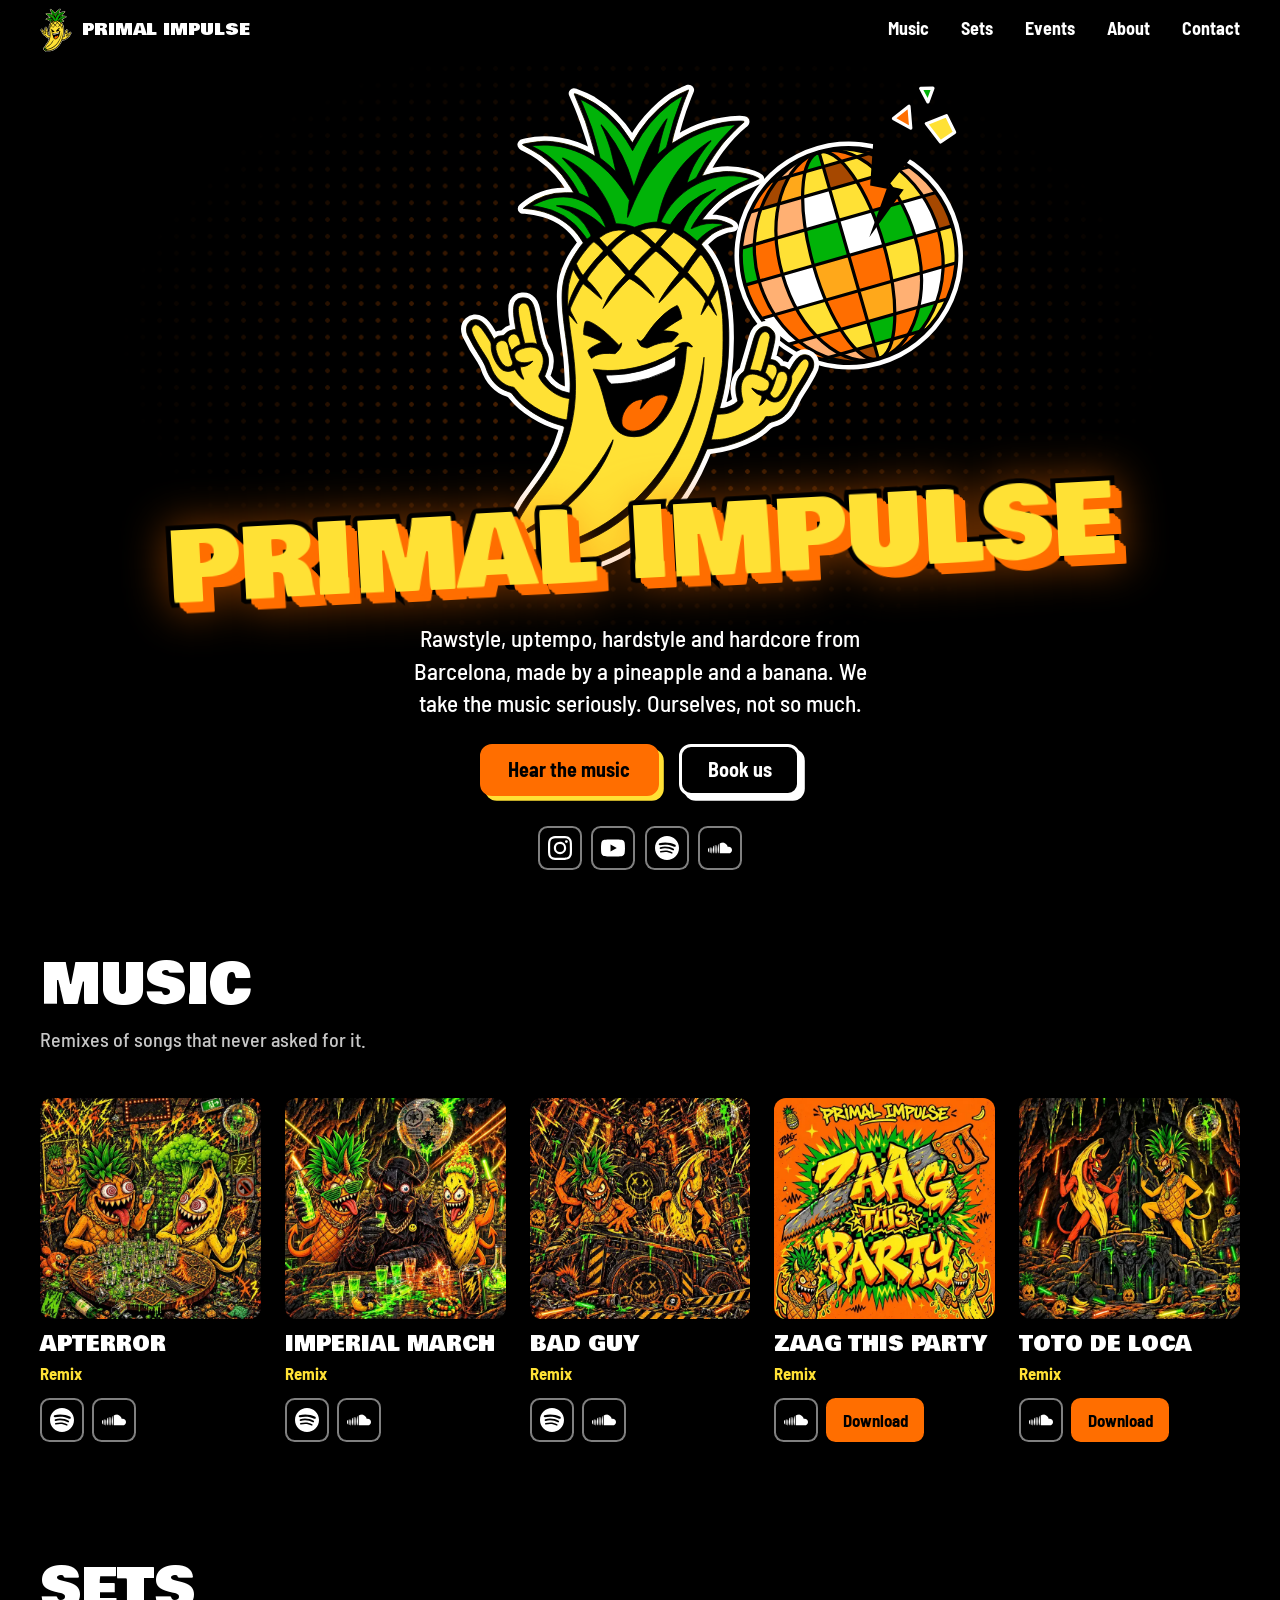
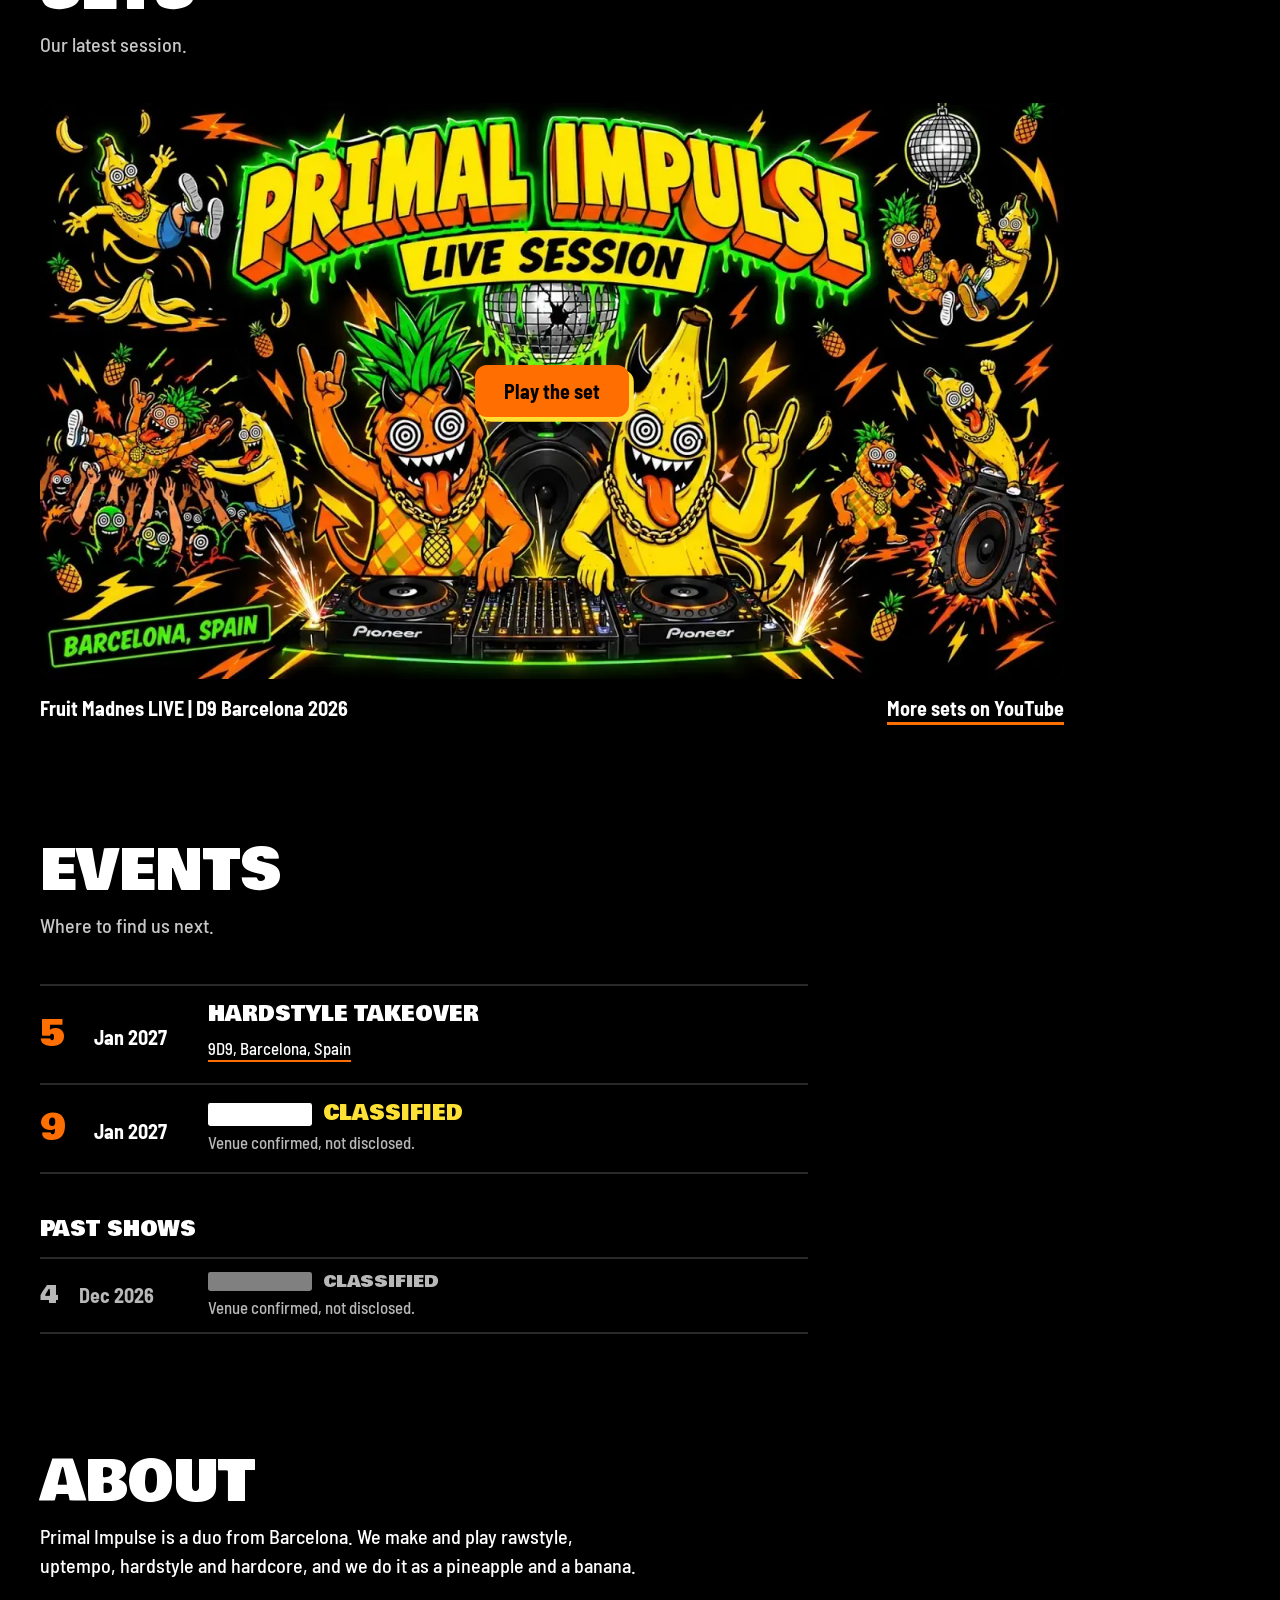
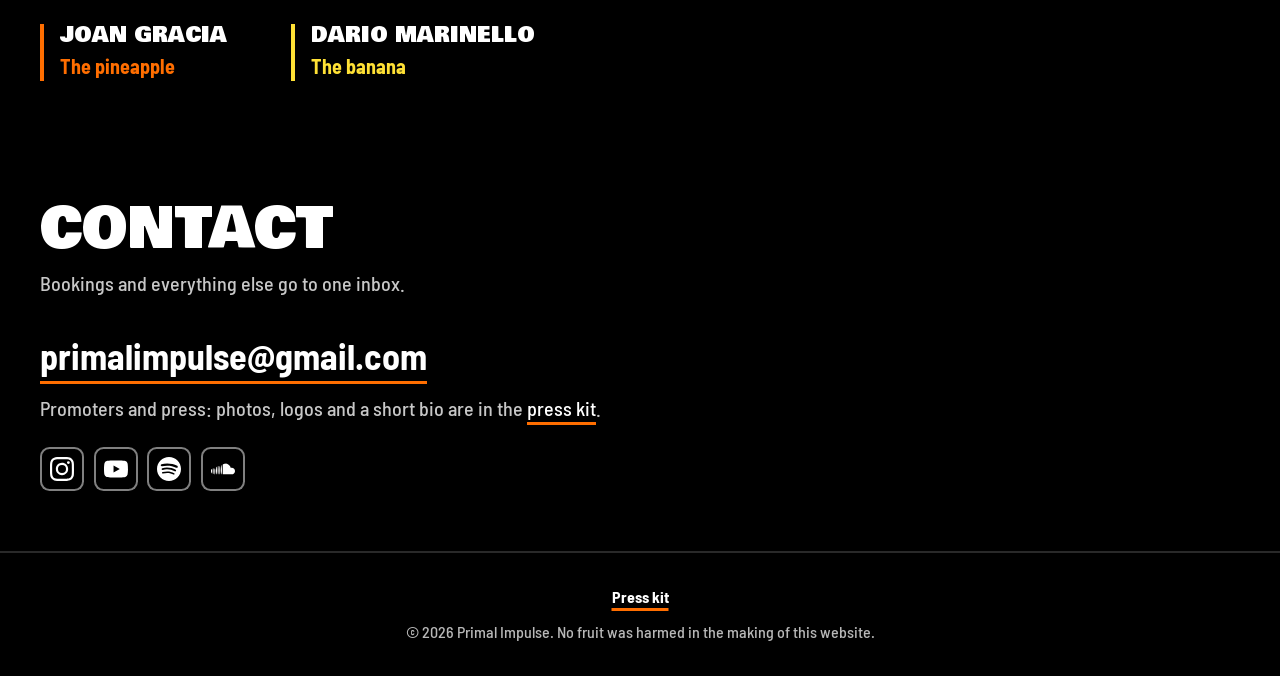
==== index.html @ 59c9dc46 "feat: use logo buttons for social links Co-Authored-By: Claude Fable 5.2 <noreply@anthropic.com>" ====
<!doctype html>
<html lang="en">
<head>
  <meta charset="utf-8">
  <meta name="viewport" content="width=device-width, initial-scale=1, viewport-fit=cover">
  <title>Primal Impulse | Rawstyle, uptempo, hardstyle and hardcore duo from Barcelona</title>
  <meta name="description" content="Primal Impulse is a Barcelona rawstyle, uptempo, hardstyle and hardcore duo fronted by a pineapple and a banana. Music, free downloads, DJ sets, events and bookings.">
  <link rel="canonical" href="https://primalimpulse.github.io/">
  <meta property="og:type" content="website">
  <meta property="og:site_name" content="Primal Impulse">
  <meta property="og:title" content="Primal Impulse">
  <meta property="og:description" content="Rawstyle, uptempo, hardstyle and hardcore from Barcelona, made by a pineapple and a banana.">
  <meta property="og:url" content="https://primalimpulse.github.io/">
  <meta property="og:image" content="https://primalimpulse.github.io/assets/og.jpg">
  <meta property="og:image:width" content="1200">
  <meta property="og:image:height" content="630">
  <meta property="og:image:alt" content="The Primal Impulse logo: the name in yellow lettering with the mascot between the two words">
  <meta name="twitter:card" content="summary_large_image">
  <meta name="theme-color" content="#000000">
  <link rel="icon" href="assets/mascot.svg" type="image/svg+xml">
  <link rel="apple-touch-icon" href="assets/apple-touch-icon.png">
  <link rel="preload" href="assets/fonts/bowlby-one.woff2" as="font" type="font/woff2" crossorigin>
  <link rel="stylesheet" href="css/style.css?v=6">
</head>
<body>

  <!-- Single-colour brand icons, reused by the social links -->
  <svg width="0" height="0" style="position:absolute" aria-hidden="true" focusable="false">
    <symbol id="icon-instagram" viewBox="0 0 24 24"><path d="M7.0301.084c-1.2768.0602-2.1487.264-2.911.5634-.7888.3075-1.4575.72-2.1228 1.3877-.6652.6677-1.075 1.3368-1.3802 2.127-.2954.7638-.4956 1.6365-.552 2.914-.0564 1.2775-.0689 1.6882-.0626 4.947.0062 3.2586.0206 3.6671.0825 4.9473.061 1.2765.264 2.1482.5635 2.9107.308.7889.72 1.4573 1.388 2.1228.6679.6655 1.3365 1.0743 2.1285 1.38.7632.295 1.6361.4961 2.9134.552 1.2773.056 1.6884.069 4.9462.0627 3.2578-.0062 3.668-.0207 4.9478-.0814 1.28-.0607 2.147-.2652 2.9098-.5633.7889-.3086 1.4578-.72 2.1228-1.3881.665-.6682 1.0745-1.3378 1.3795-2.1284.2957-.7632.4966-1.636.552-2.9124.056-1.2809.0692-1.6898.063-4.948-.0063-3.2583-.021-3.6668-.0817-4.9465-.0607-1.2797-.264-2.1487-.5633-2.9117-.3084-.7889-.72-1.4568-1.3876-2.1228C21.2982 1.33 20.628.9208 19.8378.6165 19.074.321 18.2017.1197 16.9244.0645 15.6471.0093 15.236-.005 11.977.0014 8.718.0076 8.31.0215 7.0301.0839m.1402 21.6932c-1.17-.0509-1.8053-.2453-2.2287-.408-.5606-.216-.96-.4771-1.3819-.895-.422-.4178-.6811-.8186-.9-1.378-.1644-.4234-.3624-1.058-.4171-2.228-.0595-1.2645-.072-1.6442-.079-4.848-.007-3.2037.0053-3.583.0607-4.848.05-1.169.2456-1.805.408-2.2282.216-.5613.4762-.96.895-1.3816.4188-.4217.8184-.6814 1.3783-.9003.423-.1651 1.0575-.3614 2.227-.4171 1.2655-.06 1.6447-.072 4.848-.079 3.2033-.007 3.5835.005 4.8495.0608 1.169.0508 1.8053.2445 2.228.408.5608.216.96.4754 1.3816.895.4217.4194.6816.8176.9005 1.3787.1653.4217.3617 1.056.4169 2.2263.0602 1.2655.0739 1.645.0796 4.848.0058 3.203-.0055 3.5834-.061 4.848-.051 1.17-.245 1.8055-.408 2.2294-.216.5604-.4763.96-.8954 1.3814-.419.4215-.8181.6811-1.3783.9-.4224.1649-1.0577.3617-2.2262.4174-1.2656.0595-1.6448.072-4.8493.079-3.2045.007-3.5825-.006-4.848-.0608M16.953 5.5864A1.44 1.44 0 1 0 18.39 4.144a1.44 1.44 0 0 0-1.437 1.4424M5.8385 12.012c.0067 3.4032 2.7706 6.1557 6.173 6.1493 3.4026-.0065 6.157-2.7701 6.1506-6.1733-.0065-3.4032-2.771-6.1565-6.174-6.1498-3.403.0067-6.156 2.771-6.1496 6.1738M8 12.0077a4 4 0 1 1 4.008 3.9921A3.9996 3.9996 0 0 1 8 12.0077"/></symbol>
    <symbol id="icon-youtube" viewBox="0 0 24 24"><path d="M23.498 6.186a3.016 3.016 0 0 0-2.122-2.136C19.505 3.545 12 3.545 12 3.545s-7.505 0-9.377.505A3.017 3.017 0 0 0 .502 6.186C0 8.07 0 12 0 12s0 3.93.502 5.814a3.016 3.016 0 0 0 2.122 2.136c1.871.505 9.376.505 9.376.505s7.505 0 9.377-.505a3.015 3.015 0 0 0 2.122-2.136C24 15.93 24 12 24 12s0-3.93-.502-5.814zM9.545 15.568V8.432L15.818 12l-6.273 3.568z"/></symbol>
    <symbol id="icon-spotify" viewBox="0 0 24 24"><path d="M12 0C5.4 0 0 5.4 0 12s5.4 12 12 12 12-5.4 12-12S18.66 0 12 0zm5.521 17.34c-.24.359-.66.48-1.021.24-2.82-1.74-6.36-2.101-10.561-1.141-.418.122-.779-.179-.899-.539-.12-.421.18-.78.54-.9 4.56-1.021 8.52-.6 11.64 1.32.42.18.479.659.301 1.02zm1.44-3.3c-.301.42-.841.6-1.262.3-3.239-1.98-8.159-2.58-11.939-1.38-.479.12-1.02-.12-1.14-.6-.12-.48.12-1.021.6-1.141C9.6 9.9 15 10.561 18.72 12.84c.361.181.54.78.241 1.2zm.12-3.36C15.24 8.4 8.82 8.16 5.16 9.301c-.6.179-1.2-.181-1.38-.721-.18-.601.18-1.2.72-1.381 4.26-1.26 11.28-1.02 15.721 1.621.539.3.719 1.02.419 1.56-.299.421-1.02.599-1.559.3z"/></symbol>
    <symbol id="icon-soundcloud" viewBox="0 0 24 24"><path d="M23.999 14.165c-.052 1.796-1.612 3.169-3.4 3.169h-8.18a.68.68 0 0 1-.675-.683V7.862a.747.747 0 0 1 .452-.724s.75-.513 2.333-.513a5.364 5.364 0 0 1 2.763.755 5.433 5.433 0 0 1 2.57 3.54c.282-.08.574-.121.868-.12.884 0 1.73.358 2.347.992s.948 1.49.922 2.373ZM10.721 8.421c.247 2.98.427 5.697 0 8.672a.264.264 0 0 1-.53 0c-.395-2.946-.22-5.718 0-8.672a.264.264 0 0 1 .53 0ZM9.072 9.448c.285 2.659.37 4.986-.006 7.655a.277.277 0 0 1-.55 0c-.331-2.63-.256-5.02 0-7.655a.277.277 0 0 1 .556 0Zm-1.663-.257c.27 2.726.39 5.171 0 7.904a.266.266 0 0 1-.532 0c-.38-2.69-.257-5.21 0-7.904a.266.266 0 0 1 .532 0Zm-1.647.77a26.108 26.108 0 0 1-.008 7.147.272.272 0 0 1-.542 0 27.955 27.955 0 0 1 0-7.147.275.275 0 0 1 .55 0Zm-1.67 1.769c.421 1.865.228 3.5-.029 5.388a.257.257 0 0 1-.514 0c-.21-1.858-.398-3.549 0-5.389a.272.272 0 0 1 .543 0Zm-1.655-.273c.388 1.897.26 3.508-.01 5.412-.026.28-.514.283-.54 0-.244-1.878-.347-3.54-.01-5.412a.283.283 0 0 1 .56 0Zm-1.668.911c.4 1.268.257 2.292-.026 3.572a.257.257 0 0 1-.514 0c-.241-1.262-.354-2.312-.023-3.572a.283.283 0 0 1 .563 0Z"/></symbol>
  </svg>

  <header class="nav">
    <a class="nav__brand" href="#top" aria-label="Primal Impulse, back to top">
      <img src="assets/mascot.svg" alt="" width="713" height="972">
      <span>Primal Impulse</span>
    </a>
    <nav class="nav__links" aria-label="Sections">
      <a href="#music">Music</a>
      <a href="#sets">Sets</a>
      <a href="#events">Events</a>
      <a href="#about">About</a>
      <a href="#contact">Contact</a>
    </nav>
  </header>

  <main id="top">

    <section class="hero" aria-labelledby="hero-title">
      <div class="hero__scene">
        <img class="hero__ball" src="assets/discoball.svg" alt="" width="540" height="580">
        <div class="hero__mascot">
          <img src="assets/mascot.svg" width="713" height="972" fetchpriority="high"
               alt="The Primal Impulse mascot: a laughing banana with a pineapple crown, throwing rock horns with both hands">
        </div>
      </div>

      <h1 class="hero__title" id="hero-title"><span>Primal</span> <span>Impulse</span></h1>

      <p class="hero__lede">
        Rawstyle, uptempo, hardstyle and hardcore from Barcelona, made by a pineapple and a banana.
        We take the music seriously. Ourselves, not so much.
      </p>

      <div class="hero__actions">
        <a class="btn btn--primary" href="#music">Hear the music</a>
        <a class="btn" href="#contact">Book us</a>
      </div>

      <ul class="hero__social" aria-label="Primal Impulse elsewhere">
        <li><a class="btn btn--small btn--icon" href="https://www.instagram.com/primalimpulsedj" target="_blank" rel="noopener" title="Instagram" aria-label="Primal Impulse on Instagram"><svg aria-hidden="true" focusable="false"><use href="#icon-instagram"/></svg></a></li>
        <li><a class="btn btn--small btn--icon" href="https://www.youtube.com/@PRIMALIMPULSEDJ" target="_blank" rel="noopener" title="YouTube" aria-label="Primal Impulse on YouTube"><svg aria-hidden="true" focusable="false"><use href="#icon-youtube"/></svg></a></li>
        <li><a class="btn btn--small btn--icon" href="https://open.spotify.com/artist/1FzUGT1ucBo6iSFacifSu4" target="_blank" rel="noopener" title="Spotify" aria-label="Primal Impulse on Spotify"><svg aria-hidden="true" focusable="false"><use href="#icon-spotify"/></svg></a></li>
        <li><a class="btn btn--small btn--icon" href="https://soundcloud.com/primalimpulsedj" target="_blank" rel="noopener" title="SoundCloud" aria-label="Primal Impulse on SoundCloud"><svg aria-hidden="true" focusable="false"><use href="#icon-soundcloud"/></svg></a></li>
      </ul>
    </section>

    <section class="section" id="music" aria-labelledby="music-title">
      <h2 class="section__title" id="music-title">Music</h2>
      <p class="section__intro">Remixes of songs that never asked for it.</p>
      <ul class="tracks" id="track-list"></ul>
      <noscript>
        <p class="section__intro">
          The track list needs JavaScript. Everything is also on
          <a href="https://soundcloud.com/primalimpulsedj">SoundCloud</a> and
          <a href="https://open.spotify.com/artist/1FzUGT1ucBo6iSFacifSu4">Spotify</a>.
        </p>
      </noscript>
    </section>

    <section class="section" id="sets" aria-labelledby="sets-title">
      <h2 class="section__title" id="sets-title">Sets</h2>
      <p class="section__intro">Our latest session.</p>
      <div class="set" id="set-player"></div>
      <p class="set__caption">
        <span id="set-title"></span>
        <a href="https://www.youtube.com/@PRIMALIMPULSEDJ" target="_blank" rel="noopener">More sets on YouTube</a>
      </p>
      <noscript>
        <p class="section__intro">
          The player needs JavaScript. Watch the sets on
          <a href="https://www.youtube.com/@PRIMALIMPULSEDJ">YouTube</a>.
        </p>
      </noscript>
    </section>

    <section class="section" id="events" aria-labelledby="events-title">
      <h2 class="section__title" id="events-title">Events</h2>
      <p class="section__intro">Where to find us next.</p>
      <ol class="events" id="events-upcoming"></ol>
      <p class="events__empty" id="events-empty" hidden>
        Nothing on the calendar right now. You could fix that: <a href="#contact">book us</a>.
      </p>
      <div id="events-past-wrap" hidden>
        <h3 class="events__past-title">Past shows</h3>
        <ol class="events events--past" id="events-past"></ol>
      </div>
      <noscript>
        <p class="section__intro">
          The show list needs JavaScript. Dates are also announced on
          <a href="https://www.instagram.com/primalimpulsedj">Instagram</a>.
        </p>
      </noscript>
    </section>

    <section class="section" id="about" aria-labelledby="about-title">
      <h2 class="section__title" id="about-title">About</h2>
      <p class="section__intro about__text">
        Primal Impulse is a duo from Barcelona. We make and play rawstyle, uptempo, hardstyle and hardcore,
        and we do it as a pineapple and a banana.
      </p>
      <ul class="members">
        <li class="member member--pineapple">
          <span class="member__name">Joan Gracia</span>
          <span class="member__role">The pineapple</span>
        </li>
        <li class="member member--banana">
          <span class="member__name">Dario Marinello</span>
          <span class="member__role">The banana</span>
        </li>
      </ul>
    </section>

    <section class="section" id="contact" aria-labelledby="contact-title">
      <h2 class="section__title" id="contact-title">Contact</h2>
      <p class="section__intro">Bookings and everything else go to one inbox.</p>
      <p class="contact__email"><a href="mailto:primalimpulse@gmail.com">primalimpulse@gmail.com</a></p>
      <p class="section__intro">Promoters and press: photos, logos and a short bio are in the <a href="press.html">press kit</a>.</p>
      <ul class="contact__social" aria-label="Primal Impulse elsewhere">
        <li><a class="btn btn--small btn--icon" href="https://www.instagram.com/primalimpulsedj" target="_blank" rel="noopener" title="Instagram" aria-label="Primal Impulse on Instagram"><svg aria-hidden="true" focusable="false"><use href="#icon-instagram"/></svg></a></li>
        <li><a class="btn btn--small btn--icon" href="https://www.youtube.com/@PRIMALIMPULSEDJ" target="_blank" rel="noopener" title="YouTube" aria-label="Primal Impulse on YouTube"><svg aria-hidden="true" focusable="false"><use href="#icon-youtube"/></svg></a></li>
        <li><a class="btn btn--small btn--icon" href="https://open.spotify.com/artist/1FzUGT1ucBo6iSFacifSu4" target="_blank" rel="noopener" title="Spotify" aria-label="Primal Impulse on Spotify"><svg aria-hidden="true" focusable="false"><use href="#icon-spotify"/></svg></a></li>
        <li><a class="btn btn--small btn--icon" href="https://soundcloud.com/primalimpulsedj" target="_blank" rel="noopener" title="SoundCloud" aria-label="Primal Impulse on SoundCloud"><svg aria-hidden="true" focusable="false"><use href="#icon-soundcloud"/></svg></a></li>
      </ul>
    </section>

  </main>

  <footer class="footer">
    <p><a href="press.html">Press kit</a></p>
    <p>© 2026 Primal Impulse. No fruit was harmed in the making of this website.</p>
  </footer>

  <script src="js/data.js?v=6"></script>
  <script src="js/main.js?v=6"></script>
  <script data-goatcounter="https://primal-impulse.goatcounter.com/count" async src="https://gc.zgo.at/count.js"></script>

</body>
</html>
---- css/style.css ----
/* Primal Impulse
   Palette is fixed: these five colours only. Tints are made with alpha, never new hues. */

@font-face {
  font-family: "Bowlby One";
  src: url("../assets/fonts/bowlby-one.woff2") format("woff2");
  font-weight: 400;
  font-display: swap;
}
@font-face {
  font-family: "Barlow Semi Condensed";
  src: url("../assets/fonts/barlow-semi-condensed-500.woff2") format("woff2");
  font-weight: 500;
  font-display: swap;
}
@font-face {
  font-family: "Barlow Semi Condensed";
  src: url("../assets/fonts/barlow-semi-condensed-700.woff2") format("woff2");
  font-weight: 700;
  font-display: swap;
}

/* ---------- Tokens ---------- */

:root {
  --black: #000000;
  --white: #ffffff;
  --orange: #ff6e00;
  --green: #01b308;
  --yellow: #ffe135;

  --font-display: "Bowlby One", "Arial Black", Impact, sans-serif;
  --font-text: "Barlow Semi Condensed", "Arial Narrow", system-ui, sans-serif;

  --beat: 0.4s;                         /* one beat at 150 BPM */
  --gutter: clamp(1rem, 4vw, 2.5rem);
  --nav-h: 3.75rem;
  --safe-top: env(safe-area-inset-top, 0px);

  color-scheme: dark;
  box-sizing: border-box;
  padding-top: var(--safe-top);
  padding-bottom: env(safe-area-inset-bottom, 0px);
}

*, *::before, *::after { box-sizing: inherit; }

html {
  scroll-behavior: smooth;
  scroll-padding-top: calc(var(--nav-h) + var(--safe-top));
  -webkit-text-size-adjust: 100%;
}

body {
  margin: 0;
  background: var(--black);
  color: var(--white);
  font: 500 1.25rem/1.45 var(--font-text);
}

/* Keeps content from showing under a phone's status bar while scrolling */
body::before {
  content: "";
  position: fixed;
  inset: 0 0 auto;
  height: var(--safe-top);
  background: var(--black);
  z-index: 10;
}

img { display: block; max-width: 100%; }

:focus-visible {
  outline: 3px solid var(--yellow);
  outline-offset: 3px;
  border-radius: 0.25rem;
}

/* ---------- Nav ---------- */

.nav {
  position: sticky;
  top: var(--safe-top);
  z-index: 10;
  display: flex;
  align-items: center;
  justify-content: space-between;
  gap: 1rem;
  height: var(--nav-h);
  padding: 0 var(--gutter);
  background: var(--black);
}

.nav__brand {
  display: flex;
  align-items: center;
  gap: 0.6rem;
  flex: none;
  color: var(--white);
  font: 400 1.05rem/1 var(--font-display);
  text-transform: uppercase;
  text-decoration: none;
}
.nav__brand img { height: 2.75rem; width: auto; }

.nav__links {
  display: flex;
  gap: clamp(0.9rem, 3vw, 2rem);
  overflow-x: auto;
  scrollbar-width: none;
}
.nav__links a {
  padding: 0.35rem 0;
  border-bottom: 3px solid transparent;
  color: var(--white);
  font-size: 1.125rem;
  font-weight: 700;
  text-decoration: none;
  white-space: nowrap;
}
.nav__links a:hover { border-bottom-color: var(--orange); }

@media (max-width: 40rem) {
  .nav__brand span { display: none; }
}

/* ---------- Hero ---------- */

.hero {
  --mascot-h: clamp(15rem, 44svh, 37rem);
  position: relative;
  display: flex;
  flex-direction: column;
  align-items: center;
  justify-content: center;
  padding: clamp(0.5rem, 2svh, 1.5rem) var(--gutter) clamp(1rem, 3svh, 2rem);
  text-align: center;
  overflow: clip;
}

/* Comic halftone, fading out around the mascot */
.hero::before {
  content: "";
  position: absolute;
  inset: 0;
  pointer-events: none;
  background: radial-gradient(circle, rgb(255 110 0 / 0.36) 0 0.13rem, transparent 0.15rem) 0 0 / 1.05rem 1.05rem;
  -webkit-mask-image: radial-gradient(ellipse 52% 48% at 50% 34%, #000 8%, transparent 78%);
          mask-image: radial-gradient(ellipse 52% 48% at 50% 34%, #000 8%, transparent 78%);
}

.hero > * { position: relative; z-index: 1; }

.hero__scene {
  height: var(--mascot-h);
  aspect-ratio: 5 / 4;
  max-width: 100%;
}

.hero__ball {
  position: absolute;
  top: 0;
  right: -8%;
  height: 62%;
  width: auto;
  max-width: none;
  transition: transform var(--beat) cubic-bezier(0.2, 1.4, 0.4, 1);
}

.hero__mascot {
  position: relative;
  display: grid;
  place-items: center;
  height: 100%;
}
.hero__mascot img {
  height: var(--mascot-h);
  width: auto;
  transform-origin: 50% 100%;
}

/* The title sits in front of the mascot, who rises from behind it */
.hero .hero__title {
  z-index: 2;
  margin: calc(var(--mascot-h) * -0.16) 0 0;
  font: 400 clamp(3.2rem, 7.6vw, 7rem)/0.92 var(--font-display);
  text-transform: uppercase;
  color: var(--yellow);
  -webkit-text-stroke: 0.1em var(--black);
  paint-order: stroke fill;
  text-shadow:
    0.05em 0.05em 0 var(--orange),
    0.065em 0.065em 0 var(--orange),
    0.08em 0.08em 0 var(--orange),
    0.095em 0.095em 0 var(--orange),
    0.11em 0.11em 0 var(--orange);
  filter: drop-shadow(0 0 0.22em rgb(255 110 0 / 0.45));
  transform: rotate(-3deg);
}

@media (max-width: 40rem) {
  .hero .hero__title { font-size: 17vw; }
  .hero__title span { display: block; }
}
@media (min-width: 48rem) {
  .hero { --mascot-h: clamp(17rem, 56svh, 38rem); }
}

.hero__lede {
  max-width: 38rem;
  margin: clamp(1.25rem, 3.5svh, 2.25rem) 0 0;
  font-size: clamp(1.2rem, 1rem + 0.7vw, 1.45rem);
  line-height: 1.4;
  text-wrap: balance;
}

.hero__actions {
  display: flex;
  flex-wrap: wrap;
  justify-content: center;
  gap: 1rem 1.25rem;
  margin-top: 1.5rem;
}

.hero__social,
.contact__social {
  display: flex;
  flex-wrap: wrap;
  justify-content: center;
  gap: 0.6rem;
  margin: 1.9rem 0 0;
  padding: 0;
  list-style: none;
  font-size: 1.125rem;
  font-weight: 700;
}
.hero__social a,
.contact__social a { color: var(--white); text-decoration: none; }
.contact__email a {
  color: var(--white);
  text-decoration: underline 3px var(--orange);
  text-underline-offset: 0.3em;
}
.hero__social a:hover,
.contact__social a:hover,
.contact__email a:hover { color: var(--yellow); }

/* ---------- Buttons ---------- */

.btn {
  display: inline-flex;
  align-items: center;
  justify-content: center;
  min-height: 3.25rem;
  padding: 0 1.6rem;
  border: 3px solid var(--white);
  border-radius: 0.75rem;
  background: var(--black);
  color: var(--white);
  font-size: 1.25rem;
  font-weight: 700;
  text-decoration: none;
  box-shadow: 0.3rem 0.3rem 0 var(--white);
  transition: transform 0.08s, box-shadow 0.08s;
}
.btn--primary {
  border-color: var(--orange);
  background: var(--orange);
  color: var(--black);
  box-shadow: 0.3rem 0.3rem 0 var(--yellow);
}
.btn:hover { transform: translate(-0.1rem, -0.1rem); box-shadow: 0.4rem 0.4rem 0 var(--white); }
.btn--primary:hover { box-shadow: 0.4rem 0.4rem 0 var(--yellow); }
.btn:active { transform: translate(0.3rem, 0.3rem); box-shadow: 0 0 0 var(--white); }
.btn--primary:active { box-shadow: 0 0 0 var(--yellow); }

.btn--small {
  min-height: 2.75rem;
  padding: 0 0.9rem;
  border-width: 2px;
  border-color: rgb(255 255 255 / 0.5);
  border-radius: 0.6rem;
  font-size: 1.05rem;
  box-shadow: none;
}
.btn--small:hover { transform: none; border-color: var(--orange); box-shadow: none; }
.btn--small:active { transform: none; box-shadow: none; }
.btn--small.btn--primary { border-color: var(--orange); }
.btn--icon { width: 2.75rem; padding: 0; }
.btn--icon svg { width: 1.5rem; height: 1.5rem; fill: currentColor; }
.btn--small.btn--primary:hover { border-color: var(--yellow); background: var(--yellow); }

/* ---------- Sections ---------- */

.section {
  max-width: 82rem;
  margin: 0 auto;
  padding: clamp(2rem, 5vw, 3.75rem) var(--gutter);
}
.section__title {
  margin: 0;
  font: 400 clamp(2.2rem, 1.6rem + 2.6vw, 3.5rem)/1 var(--font-display);
  text-transform: uppercase;
}
.section__title--small { font-size: clamp(1.7rem, 1.4rem + 1.4vw, 2.4rem); }
.section__intro {
  max-width: 38rem;
  margin: 0.75rem 0 0;
  color: rgb(255 255 255 / 0.78);
}
.section__intro a,
.set__caption a,
.events__empty a,
.facts a,
.footer a {
  color: var(--white);
  text-decoration: underline 3px var(--orange);
  text-underline-offset: 0.3em;
}

/* ---------- Music ---------- */

.tracks {
  display: grid;
  grid-template-columns: repeat(auto-fill, minmax(13rem, 1fr));
  gap: 2.25rem 1.5rem;
  margin: clamp(1.75rem, 4vw, 2.75rem) 0 0;
  padding: 0;
  list-style: none;
}

.track { min-width: 0; }

.track__cover {
  width: 100%;
  height: auto;
  aspect-ratio: 1;
  object-fit: cover;
  border-radius: 0.75rem;
  background: rgb(255 255 255 / 0.08);
}

.track__title {
  margin: 0.9rem 0 0;
  font: 400 1.3rem/1.1 var(--font-display);
  text-transform: uppercase;
  overflow-wrap: anywhere;
}

.track__tag {
  margin: 0.3rem 0 0;
  color: var(--yellow);
  font-size: 1.05rem;
  font-weight: 700;
}

.track__links {
  display: flex;
  flex-wrap: wrap;
  gap: 0.5rem;
  margin-top: 0.8rem;
}

/* Phones: one track per row, cover on the left */
@media (max-width: 40rem) {
  .tracks { grid-template-columns: 1fr; gap: 1.5rem; }
  .track {
    display: grid;
    grid-template-columns: 7rem 1fr;
    gap: 1rem;
    align-items: start;
  }
  .track__title { margin-top: 0; }
}

/* ---------- Sets ---------- */

.set {
  max-width: 64rem;
  aspect-ratio: 16 / 9;
  margin-top: clamp(1.75rem, 4vw, 2.75rem);
  border-radius: 0.75rem;
  position: relative;
  background: rgb(255 255 255 / 0.08);
  overflow: hidden;
}
.set iframe { position: absolute; inset: 0; width: 100%; height: 100%; border: 0; }

.set__poster {
  position: absolute;
  inset: 0;
  display: grid;
  place-items: center;
  text-decoration: none;
}
.set__poster img {
  position: absolute;
  inset: 0;
  width: 100%;
  height: 100%;
  object-fit: cover;
}
.set__poster .btn { position: relative; }
.set__poster:hover .btn { transform: translate(-0.1rem, -0.1rem); box-shadow: 0.4rem 0.4rem 0 var(--yellow); }
.set__poster:focus-visible { outline-offset: -6px; border-radius: 0.75rem; }

.set__caption {
  display: flex;
  flex-wrap: wrap;
  justify-content: space-between;
  gap: 0.5rem 1.5rem;
  max-width: 64rem;
  margin: 0.9rem 0 0;
  font-weight: 700;
}

/* ---------- Events ---------- */

.events {
  max-width: 48rem;
  margin: clamp(1.75rem, 4vw, 2.75rem) 0 0;
  padding: 0;
  list-style: none;
  border-bottom: 2px solid rgb(255 255 255 / 0.16);
}

.event {
  display: grid;
  grid-template-columns: 9.5rem 1fr;
  gap: 1rem;
  align-items: center;
  padding: 1.1rem 0;
  border-top: 2px solid rgb(255 255 255 / 0.16);
}

.event__date { display: flex; align-items: baseline; gap: 0.5rem; }
.event__day {
  min-width: 1.3em;
  color: var(--orange);
  font: 400 2.2rem/1 var(--font-display);
}
.event__month { font-weight: 700; white-space: nowrap; }

.event__name {
  margin: 0;
  font: 400 1.3rem/1.15 var(--font-display);
  text-transform: uppercase;
  overflow-wrap: anywhere;
}
.event__name--secret { display: flex; flex-wrap: wrap; align-items: center; gap: 0.4rem 0.7rem; color: var(--yellow); }
.event__redacted {
  width: 6.5rem;
  height: 1.1em;
  border-radius: 0.15rem;
  background: var(--white);
}
.event__note { margin: 0.25rem 0 0; color: rgb(255 255 255 / 0.72); font-size: 1.05rem; }
.event__note a {
  display: inline-block;
  padding: 0.3rem 0;
  color: var(--white);
  text-decoration: underline 2px var(--orange);
  text-underline-offset: 0.3em;
}
.event__note a:hover { color: var(--yellow); }

.events__empty { max-width: 38rem; margin: clamp(1.75rem, 4vw, 2.75rem) 0 0; }

.events__past-title {
  margin: 2.75rem 0 0;
  font: 400 1.3rem/1.1 var(--font-display);
  text-transform: uppercase;
}
.events--past { margin-top: 1rem; }
.events--past .event { padding: 0.8rem 0; }
.events--past .event__day { color: rgb(255 255 255 / 0.72); font-size: 1.5rem; }
.events--past .event__month,
.events--past .event__name { color: rgb(255 255 255 / 0.72); }
.events--past .event__name { font-size: 1.05rem; }
.events--past .event__redacted { background: rgb(255 255 255 / 0.5); }

@media (max-width: 40rem) {
  .event { grid-template-columns: 4.75rem 1fr; }
  .event__date { flex-direction: column; gap: 0.15rem; }
  .event__month { font-size: 1rem; }
}

/* ---------- About ---------- */

.about__text { color: var(--white); }

.members {
  display: flex;
  flex-wrap: wrap;
  gap: 1.5rem clamp(2rem, 6vw, 4rem);
  margin: clamp(1.75rem, 4vw, 2.75rem) 0 0;
  padding: 0;
  list-style: none;
}
.member { padding-left: 1rem; border-left: 4px solid var(--orange); }
.member--banana { border-left-color: var(--yellow); }
.member__name {
  display: block;
  font: 400 1.3rem/1.15 var(--font-display);
  text-transform: uppercase;
}
.member__role { display: block; margin-top: 0.25rem; color: var(--orange); font-weight: 700; }
.member--banana .member__role { color: var(--yellow); }

/* ---------- Contact ---------- */

.contact__email {
  margin: clamp(1.5rem, 3vw, 2rem) 0 0;
  font-size: clamp(1.35rem, 1rem + 2vw, 2.25rem);
  font-weight: 700;
  overflow-wrap: anywhere;
}
.contact__social { justify-content: flex-start; margin-top: 1.5rem; }

/* ---------- Press kit ---------- */

.facts {
  max-width: 48rem;
  margin: clamp(1.5rem, 3vw, 2rem) 0 0;
  border-bottom: 2px solid rgb(255 255 255 / 0.16);
}
.facts div {
  display: grid;
  grid-template-columns: 7rem 1fr;
  gap: 1rem;
  padding: 0.7rem 0;
  border-top: 2px solid rgb(255 255 255 / 0.16);
}
.facts dt { color: var(--yellow); font-weight: 700; }
.facts dd { margin: 0; overflow-wrap: anywhere; }

.kit {
  display: grid;
  grid-template-columns: repeat(auto-fill, minmax(14rem, 1fr));
  gap: 2.25rem 1.5rem;
  margin: clamp(1.75rem, 4vw, 2.75rem) 0 0;
  padding: 0;
  list-style: none;
}
.kit__item { min-width: 0; }
.kit__preview {
  width: 100%;
  height: auto;
  aspect-ratio: 1;
  object-fit: contain;
  border-radius: 0.75rem;
  background: rgb(255 255 255 / 0.08);
}
.kit__title {
  margin: 0.9rem 0 0;
  font: 400 1.3rem/1.1 var(--font-display);
  text-transform: uppercase;
}
.kit__meta { margin: 0.3rem 0 0.8rem; color: rgb(255 255 255 / 0.72); font-size: 1.05rem; }

/* ---------- 404 ---------- */

.lost {
  display: flex;
  flex-direction: column;
  align-items: center;
  justify-content: center;
  min-height: calc(100svh - var(--nav-h) - var(--safe-top) - 6rem);
  padding: 3rem var(--gutter);
  text-align: center;
}
.lost__mascot { height: clamp(10rem, 30svh, 16rem); width: auto; margin-bottom: 1.5rem; transform: rotate(180deg); }
.lost .section__title { font-size: clamp(4rem, 3rem + 6vw, 7rem); color: var(--yellow); }
.lost p { margin-bottom: 0; }
.lost p + p { margin-top: 2rem; }

/* ---------- Footer ---------- */

.footer {
  padding: 2rem var(--gutter);
  border-top: 2px solid rgb(255 255 255 / 0.16);
  color: rgb(255 255 255 / 0.72);
  font-size: 1rem;
  text-align: center;
}
.footer p { margin: 0; }
.footer p + p { margin-top: 0.75rem; }
.footer a { font-weight: 700; }

/* ---------- Motion ----------
   One entrance on load. After that nothing moves unless you poke the mascot,
   which headbangs at 150 BPM. All of it is off for prefers-reduced-motion. */

@media (prefers-reduced-motion: no-preference) {
  .hero__ball   { animation: ball-in 0.7s cubic-bezier(0.2, 0.9, 0.3, 1) backwards; }
  .hero__mascot { animation: rise 0.7s cubic-bezier(0.2, 1.5, 0.4, 1) 0.15s backwards; }
  .hero .hero__title { animation: slam 0.4s cubic-bezier(0.2, 1.6, 0.4, 1) 0.5s backwards; }

  .hero__scene:hover .hero__mascot img { animation: headbang var(--beat) infinite; }
  .hero__scene:hover .hero__ball { transform: rotate(24deg) scale(1.06); }
}

@keyframes rise     { from { transform: translateY(24%) scale(0.9); opacity: 0; } }
@keyframes ball-in  { from { transform: translate(-22%, 26%) rotate(-60deg) scale(0.5); opacity: 0; } }
@keyframes slam     { from { transform: rotate(-3deg) scale(1.6); opacity: 0; } }
@keyframes headbang {
  0%, 100% { transform: none; }
  18%      { transform: translateY(2%) rotate(-3deg) scaleY(0.96); }
}

@media (prefers-reduced-motion: reduce) {
  html { scroll-behavior: auto; }
}
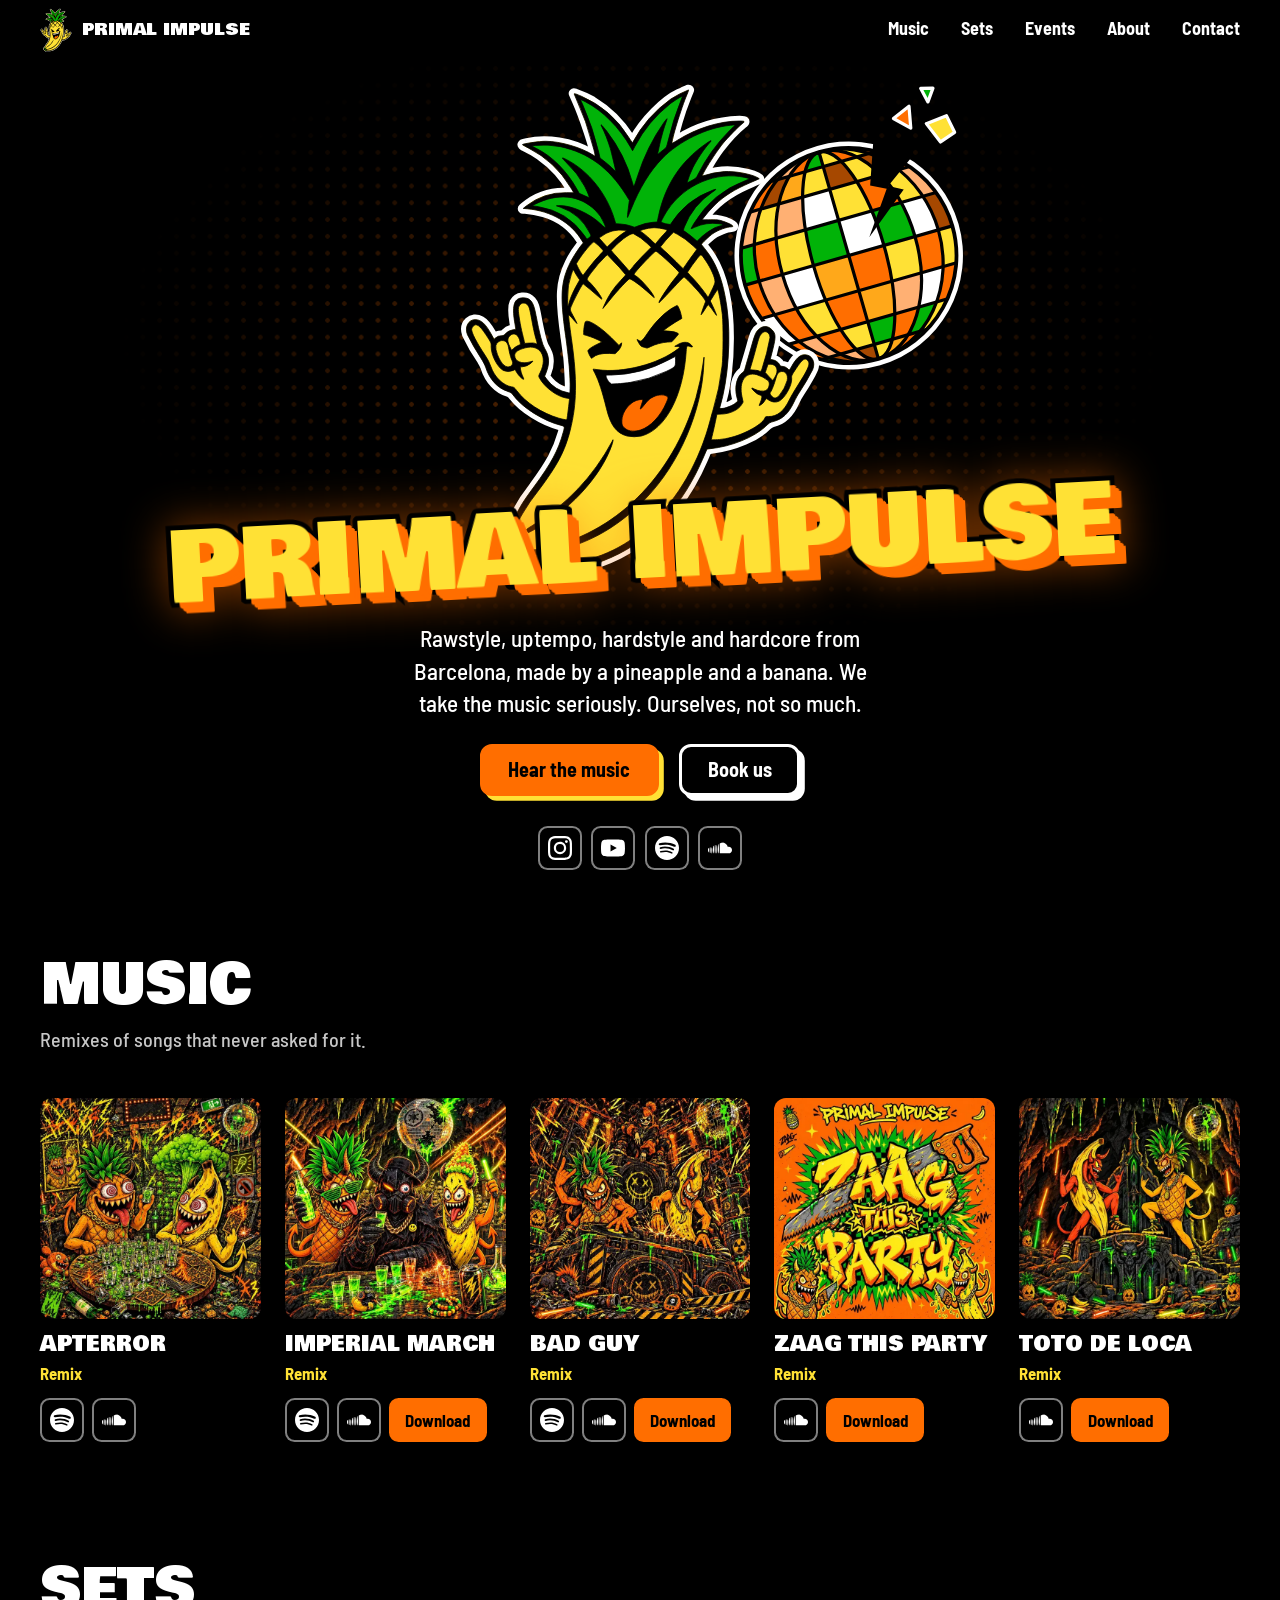
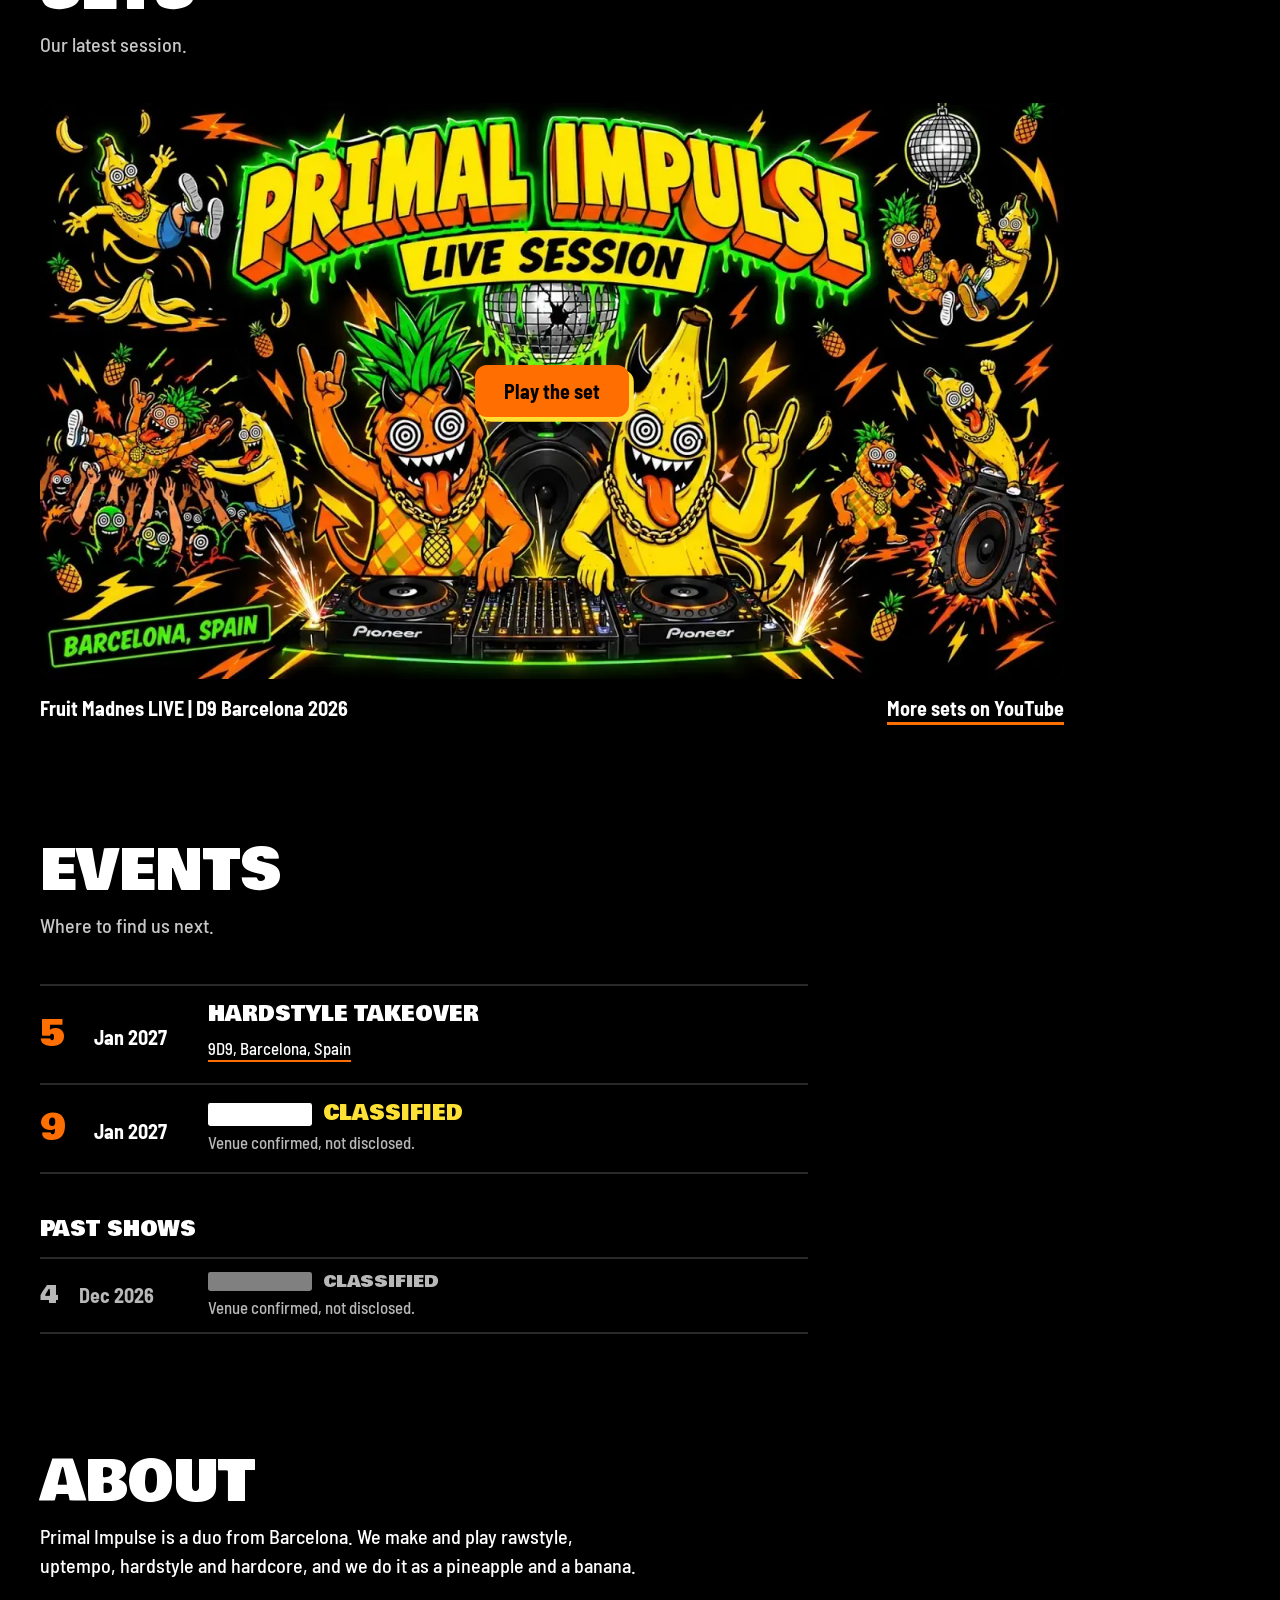
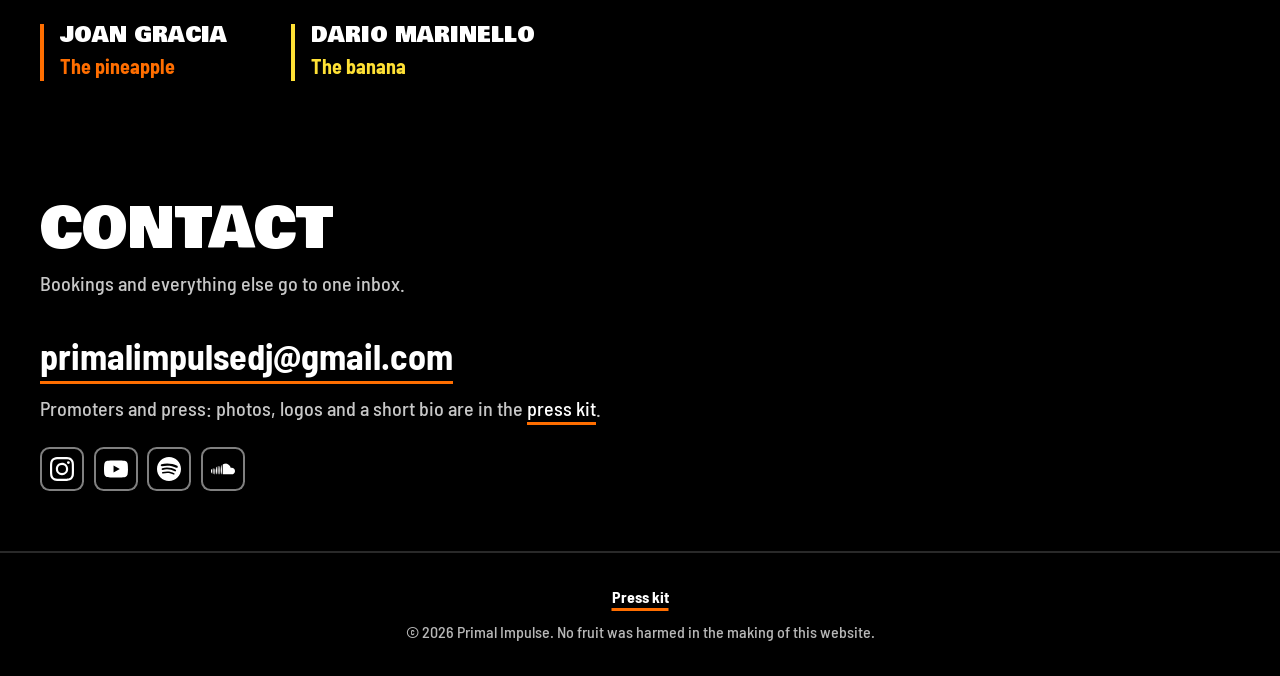
==== commit f4c1e1f0: "feat: change contact email and add downloads for two tracks Switch the booking address to primalimpu" ====
--- a/index.html
+++ b/index.html
@@ -20,7 +20,7 @@
   <link rel="icon" href="assets/mascot.svg" type="image/svg+xml">
   <link rel="apple-touch-icon" href="assets/apple-touch-icon.png">
   <link rel="preload" href="assets/fonts/bowlby-one.woff2" as="font" type="font/woff2" crossorigin>
-  <link rel="stylesheet" href="css/style.css?v=6">
+  <link rel="stylesheet" href="css/style.css?v=7">
 </head>
 <body>
 
@@ -146,7 +146,7 @@
     <section class="section" id="contact" aria-labelledby="contact-title">
       <h2 class="section__title" id="contact-title">Contact</h2>
       <p class="section__intro">Bookings and everything else go to one inbox.</p>
-      <p class="contact__email"><a href="mailto:primalimpulse@gmail.com">primalimpulse@gmail.com</a></p>
+      <p class="contact__email"><a href="mailto:primalimpulsedj@gmail.com">primalimpulsedj@gmail.com</a></p>
       <p class="section__intro">Promoters and press: photos, logos and a short bio are in the <a href="press.html">press kit</a>.</p>
       <ul class="contact__social" aria-label="Primal Impulse elsewhere">
         <li><a class="btn btn--small btn--icon" href="https://www.instagram.com/primalimpulsedj" target="_blank" rel="noopener" title="Instagram" aria-label="Primal Impulse on Instagram"><svg aria-hidden="true" focusable="false"><use href="#icon-instagram"/></svg></a></li>
@@ -163,8 +163,8 @@
     <p>© 2026 Primal Impulse. No fruit was harmed in the making of this website.</p>
   </footer>
 
-  <script src="js/data.js?v=6"></script>
-  <script src="js/main.js?v=6"></script>
+  <script src="js/data.js?v=7"></script>
+  <script src="js/main.js?v=7"></script>
   <script data-goatcounter="https://primal-impulse.goatcounter.com/count" async src="https://gc.zgo.at/count.js"></script>
 
 </body>
--- a/css/style.css
+++ b/css/style.css
@@ -526,7 +526,7 @@
 }
 .facts div {
   display: grid;
-  grid-template-columns: 7rem 1fr;
+  grid-template-columns: 5.5rem 1fr;
   gap: 1rem;
   padding: 0.7rem 0;
   border-top: 2px solid rgb(255 255 255 / 0.16);
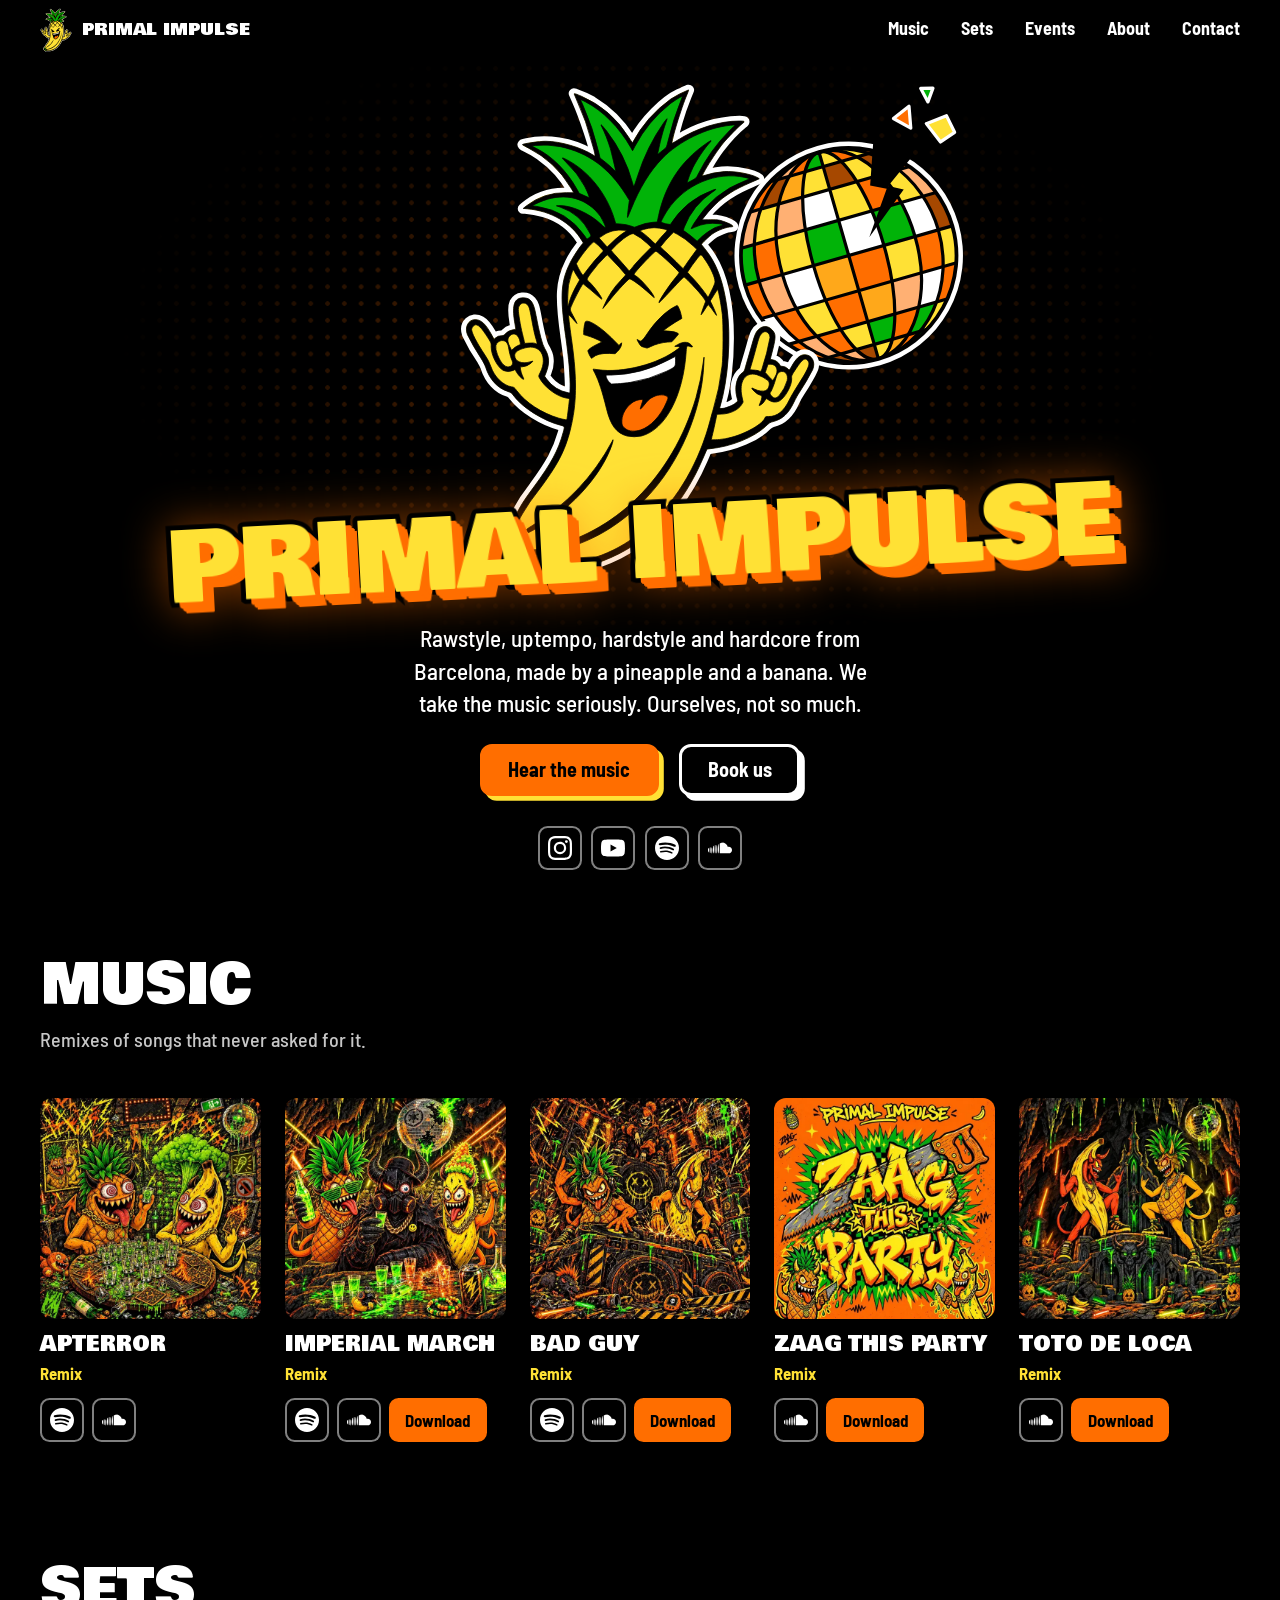
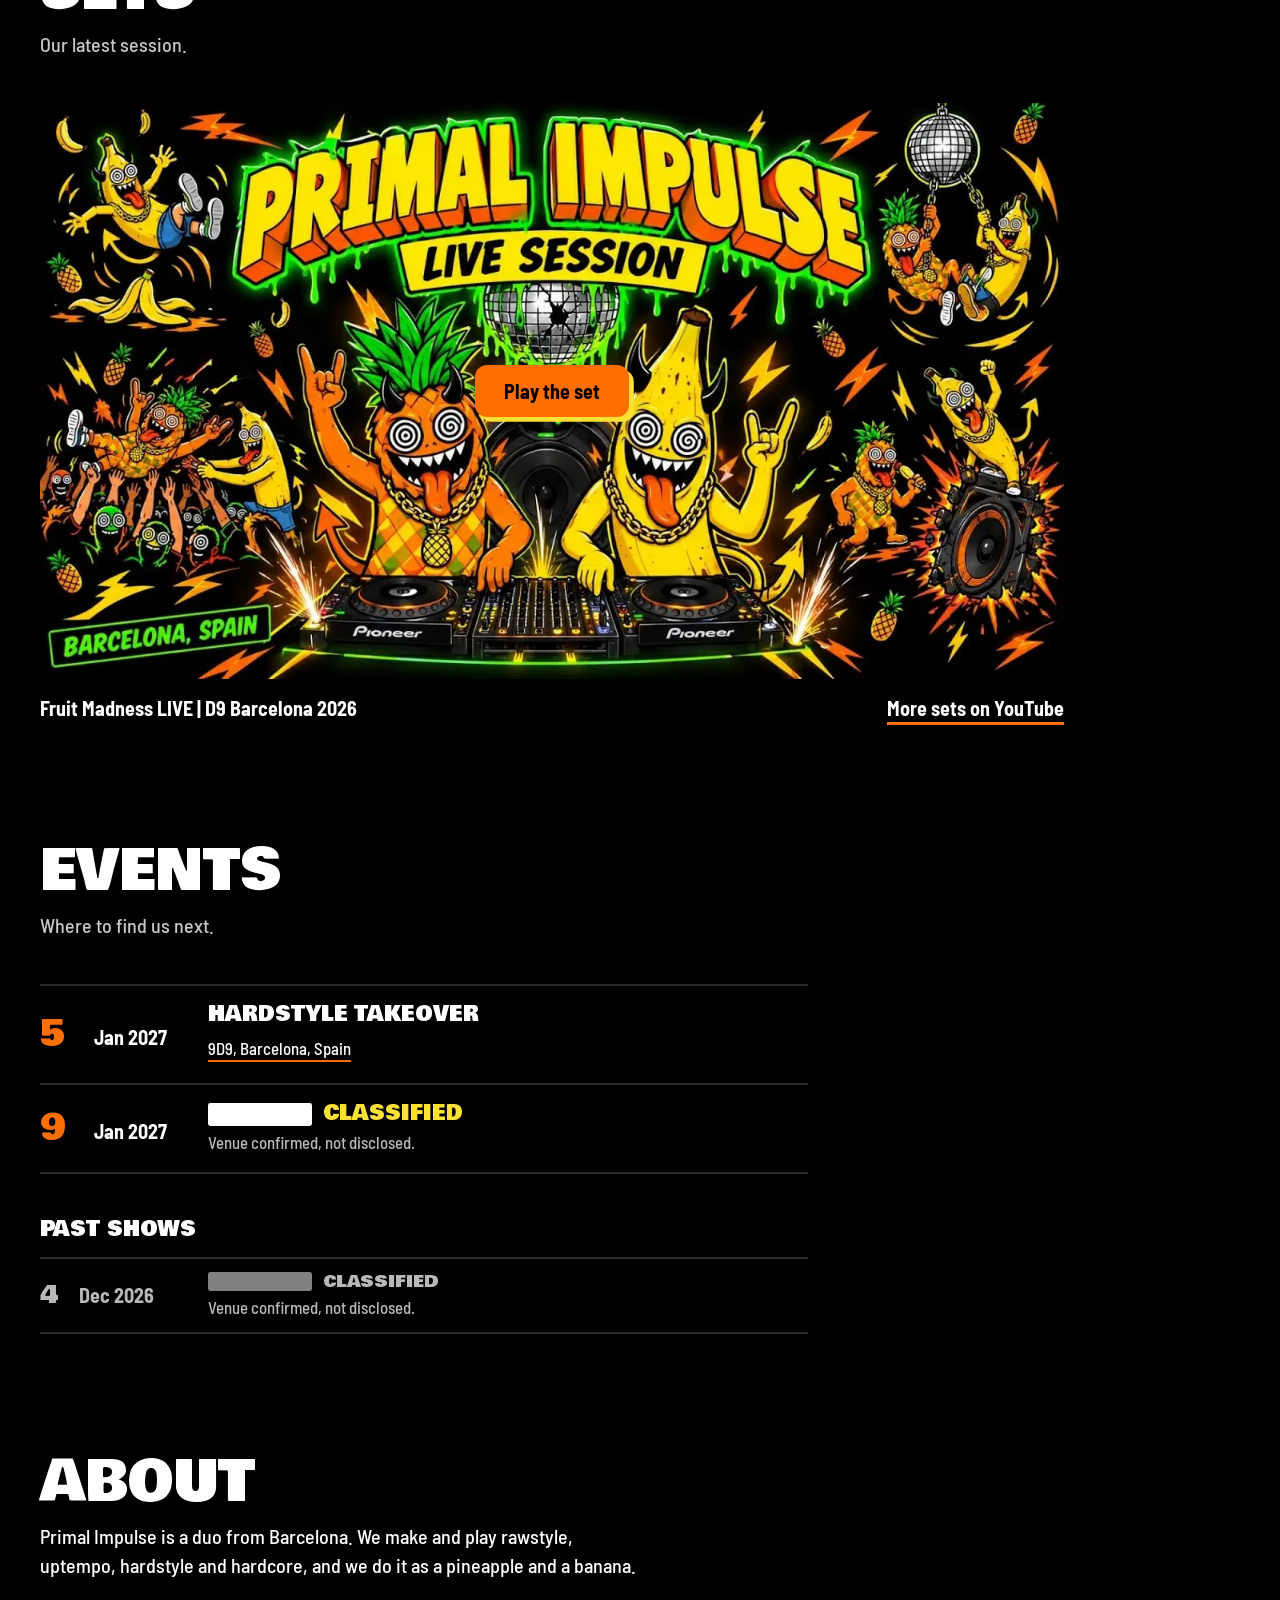
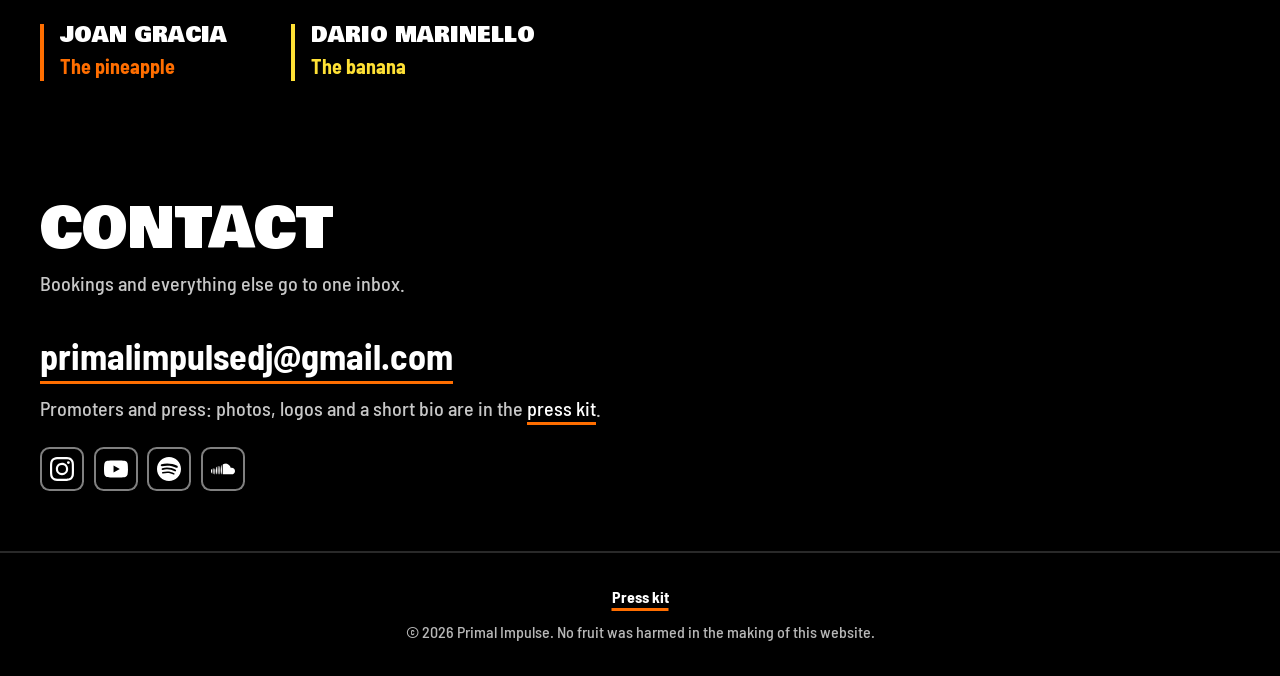
==== commit d7bc1323: "fix: correct Fruit Madness set title Co-Authored-By: Claude Fable 5.2 <noreply@anthropic.com>" ====
--- a/index.html
+++ b/index.html
@@ -20,7 +20,7 @@
   <link rel="icon" href="assets/mascot.svg" type="image/svg+xml">
   <link rel="apple-touch-icon" href="assets/apple-touch-icon.png">
   <link rel="preload" href="assets/fonts/bowlby-one.woff2" as="font" type="font/woff2" crossorigin>
-  <link rel="stylesheet" href="css/style.css?v=7">
+  <link rel="stylesheet" href="css/style.css?v=8">
 </head>
 <body>
 
@@ -163,8 +163,8 @@
     <p>© 2026 Primal Impulse. No fruit was harmed in the making of this website.</p>
   </footer>
 
-  <script src="js/data.js?v=7"></script>
-  <script src="js/main.js?v=7"></script>
+  <script src="js/data.js?v=8"></script>
+  <script src="js/main.js?v=8"></script>
   <script data-goatcounter="https://primal-impulse.goatcounter.com/count" async src="https://gc.zgo.at/count.js"></script>
 
 </body>
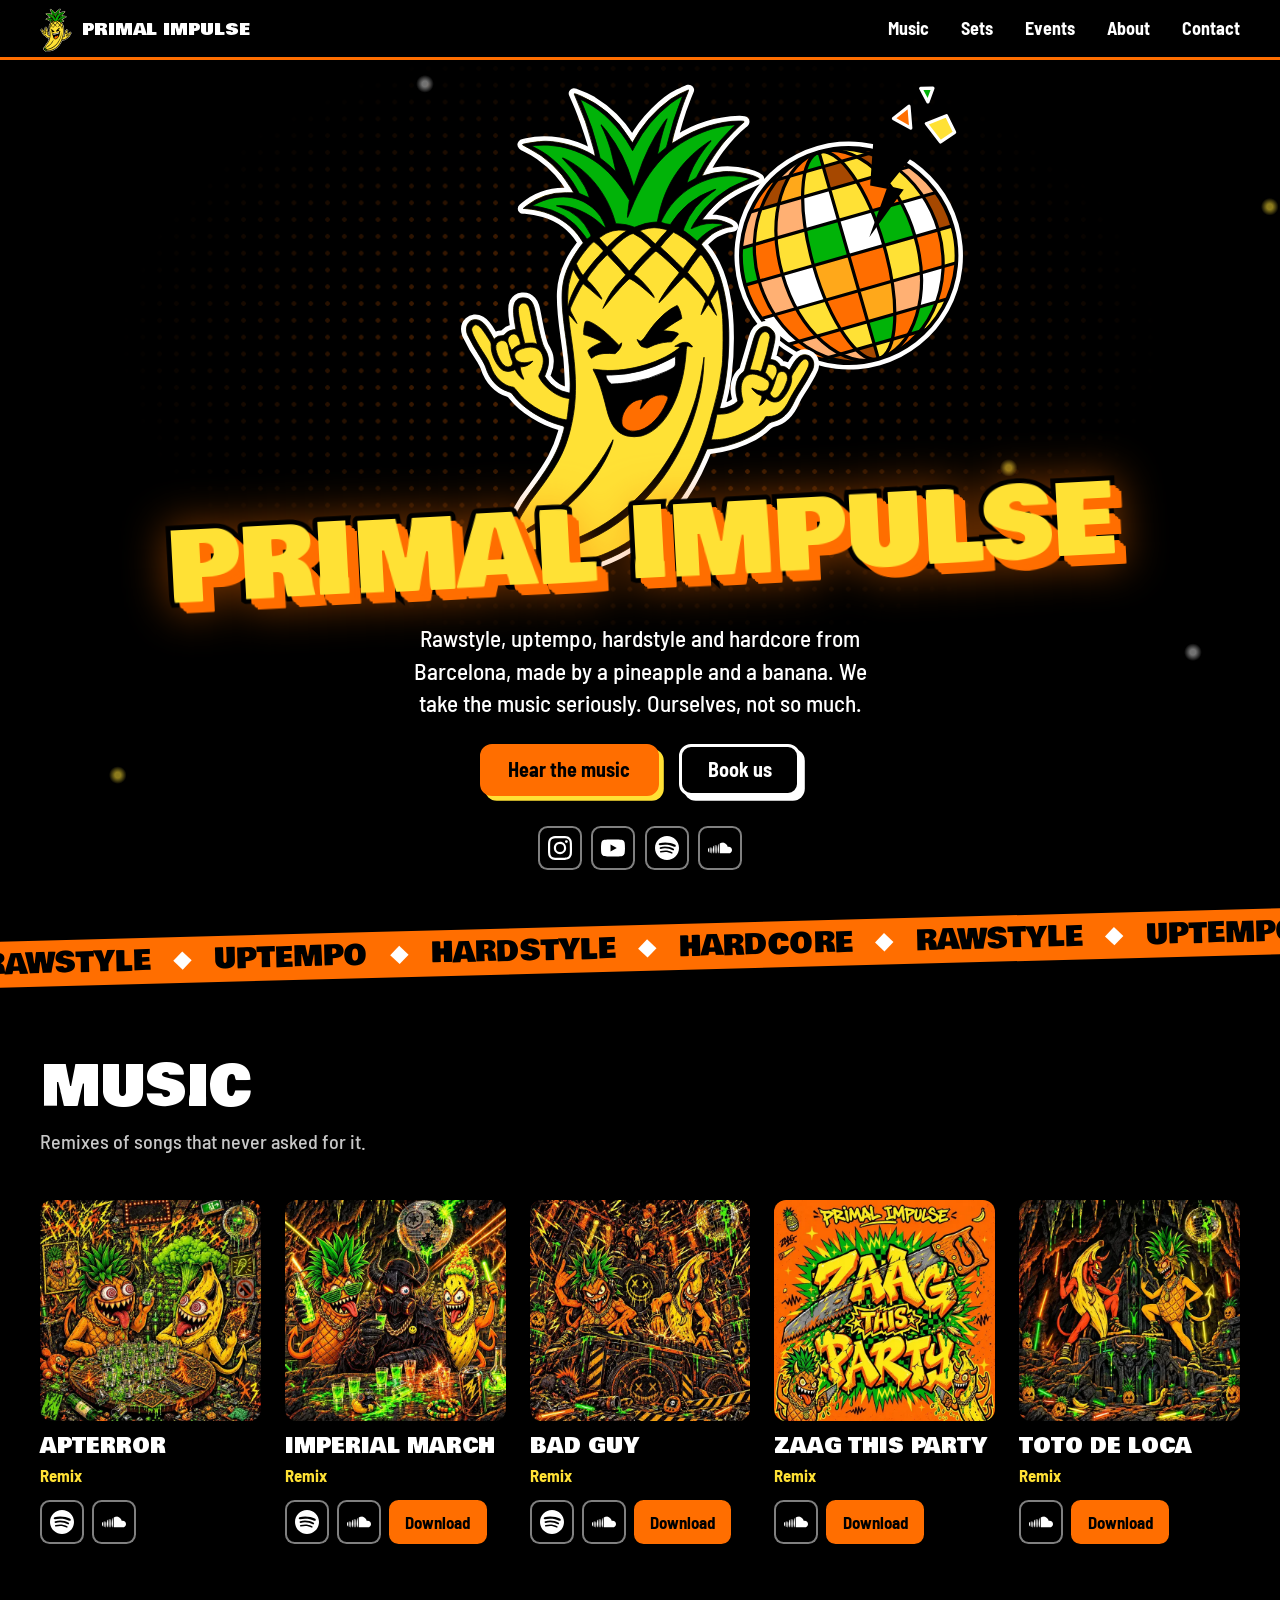
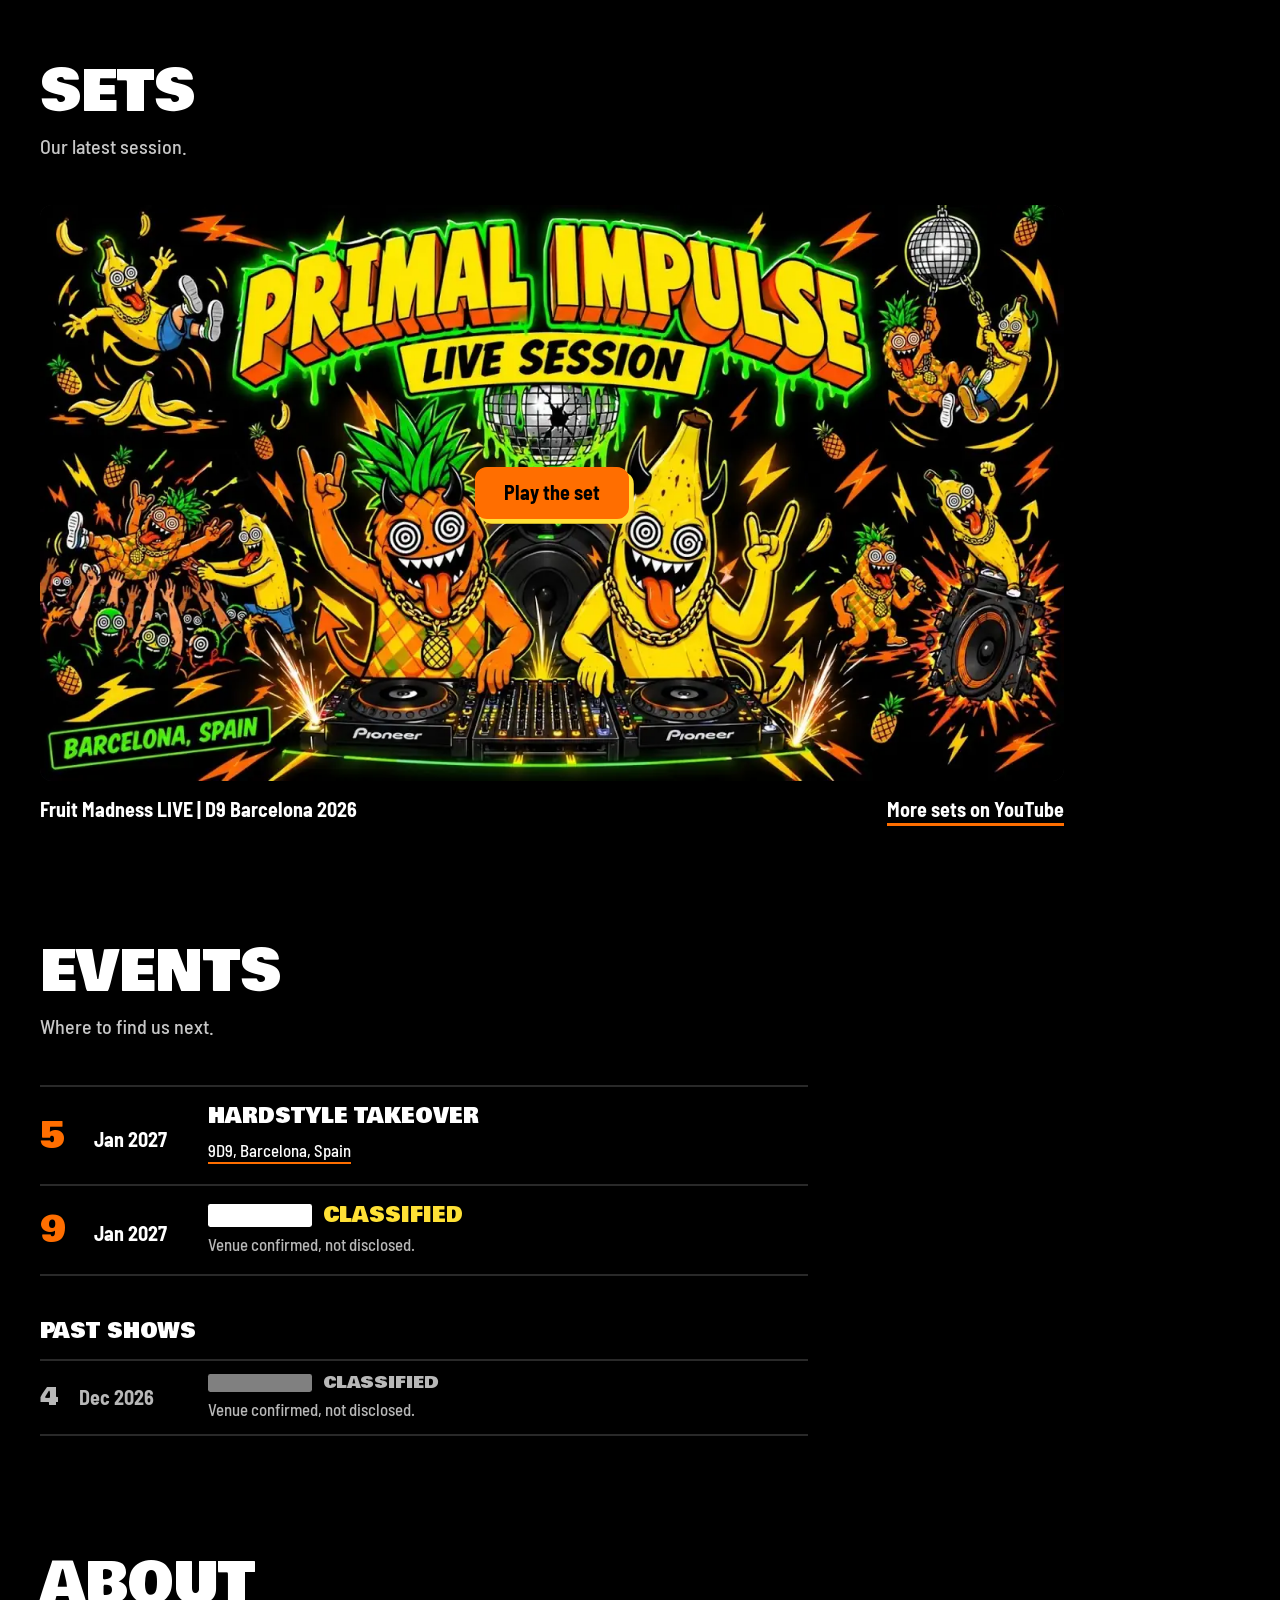
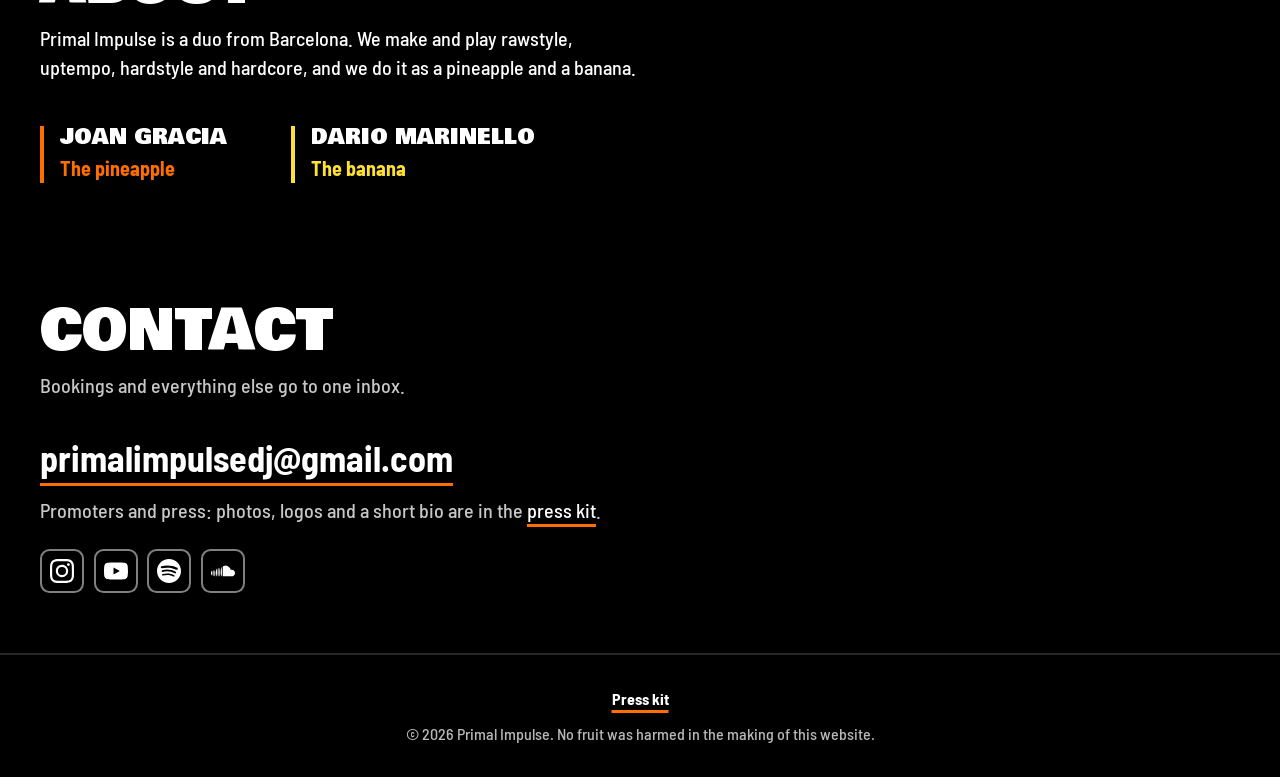
==== commit 3582d002: "feat: add hero motion, genre ticker and mascot easter eggs Mascot grooves at rest, nods smoothly on " ====
--- a/index.html
+++ b/index.html
@@ -20,7 +20,7 @@
   <link rel="icon" href="assets/mascot.svg" type="image/svg+xml">
   <link rel="apple-touch-icon" href="assets/apple-touch-icon.png">
   <link rel="preload" href="assets/fonts/bowlby-one.woff2" as="font" type="font/woff2" crossorigin>
-  <link rel="stylesheet" href="css/style.css?v=8">
+  <link rel="stylesheet" href="css/style.css?v=10">
 </head>
 <body>
 
@@ -76,6 +76,14 @@
         <li><a class="btn btn--small btn--icon" href="https://soundcloud.com/primalimpulsedj" target="_blank" rel="noopener" title="SoundCloud" aria-label="Primal Impulse on SoundCloud"><svg aria-hidden="true" focusable="false"><use href="#icon-soundcloud"/></svg></a></li>
       </ul>
     </section>
+
+    <!-- Decorative: the four styles are already in the hero text above -->
+    <div class="ticker" aria-hidden="true">
+      <div class="ticker__band">
+        <div class="ticker__group"><span>Rawstyle</span><span>Uptempo</span><span>Hardstyle</span><span>Hardcore</span><span>Rawstyle</span><span>Uptempo</span><span>Hardstyle</span><span>Hardcore</span><span>Rawstyle</span><span>Uptempo</span><span>Hardstyle</span><span>Hardcore</span></div>
+        <div class="ticker__group"><span>Rawstyle</span><span>Uptempo</span><span>Hardstyle</span><span>Hardcore</span><span>Rawstyle</span><span>Uptempo</span><span>Hardstyle</span><span>Hardcore</span><span>Rawstyle</span><span>Uptempo</span><span>Hardstyle</span><span>Hardcore</span></div>
+      </div>
+    </div>
 
     <section class="section" id="music" aria-labelledby="music-title">
       <h2 class="section__title" id="music-title">Music</h2>
@@ -163,8 +171,8 @@
     <p>© 2026 Primal Impulse. No fruit was harmed in the making of this website.</p>
   </footer>
 
-  <script src="js/data.js?v=8"></script>
-  <script src="js/main.js?v=8"></script>
+  <script src="js/data.js?v=10"></script>
+  <script src="js/main.js?v=10"></script>
   <script data-goatcounter="https://primal-impulse.goatcounter.com/count" async src="https://gc.zgo.at/count.js"></script>
 
 </body>
--- a/css/style.css
+++ b/css/style.css
@@ -164,7 +164,7 @@
   height: 62%;
   width: auto;
   max-width: none;
-  transition: transform var(--beat) cubic-bezier(0.2, 1.4, 0.4, 1);
+  transition: transform calc(var(--beat) * 2) ease-in-out;
 }
 
 .hero__mascot {
@@ -587,17 +587,144 @@
 .footer p + p { margin-top: 0.75rem; }
 .footer a { font-weight: 700; }
 
+/* ---------- Ticker ---------- */
+
+.ticker { padding: 1.75rem 0; overflow: clip; }
+.ticker__band {
+  display: flex;
+  width: max-content;
+  margin-left: -1rem;
+  padding: 0.55rem 0;
+  background: var(--orange);
+  color: var(--black);
+  font: 400 clamp(1.2rem, 1rem + 1vw, 1.75rem)/1 var(--font-display);
+  text-transform: uppercase;
+  transform: rotate(-1.5deg);
+  transform-origin: calc(50vw + 1rem) 50%;
+}
+.ticker__group { display: flex; flex: none; }
+.ticker__group span { display: flex; align-items: center; }
+.ticker__group span::after {
+  content: "";
+  width: 0.45em;
+  height: 0.45em;
+  margin: 0 0.9em;
+  background: var(--white);
+  transform: rotate(45deg);
+}
+
+/* ---------- Fruit chaos (built by js/main.js) ---------- */
+
+.hero__mascot img { cursor: pointer; -webkit-tap-highlight-color: transparent; }
+
+.hero .spark {
+  position: absolute;
+  z-index: 3;
+  pointer-events: none;
+  border-radius: 50%;
+}
+.hero .spark--chunk { border-radius: 0.15rem; }
+.hero .spark--wedge { border-radius: 0; clip-path: polygon(50% 0, 100% 100%, 0 100%); }
+
+.rain {
+  position: fixed;
+  inset: 0;
+  z-index: 20;
+  overflow: hidden;
+  pointer-events: none;
+}
+.rain img { position: absolute; top: 0; height: auto; }
+
 /* ---------- Motion ----------
-   One entrance on load. After that nothing moves unless you poke the mascot,
-   which headbangs at 150 BPM. All of it is off for prefers-reduced-motion. */
+   The hero is where the fruit misbehaves: one entrance on load, a swaying disco ball,
+   slow disco lights, a headbang at 150 BPM on hover and a kick when the mascot is poked.
+   Elsewhere only small hover reactions. Nothing reveals on scroll, nothing flashes.
+   All of it is off for prefers-reduced-motion. */
 
 @media (prefers-reduced-motion: no-preference) {
-  .hero__ball   { animation: ball-in 0.7s cubic-bezier(0.2, 0.9, 0.3, 1) backwards; }
+  .hero__ball {
+    transform-origin: 46% 0;
+    animation:
+      ball-in 0.7s cubic-bezier(0.2, 0.9, 0.3, 1) backwards,
+      sway calc(var(--beat) * 10) ease-in-out 0.7s infinite alternate;
+  }
   .hero__mascot { animation: rise 0.7s cubic-bezier(0.2, 1.5, 0.4, 1) 0.15s backwards; }
   .hero .hero__title { animation: slam 0.4s cubic-bezier(0.2, 1.6, 0.4, 1) 0.5s backwards; }
 
-  .hero__scene:hover .hero__mascot img { animation: headbang var(--beat) infinite; }
-  .hero__scene:hover .hero__ball { transform: rotate(24deg) scale(1.06); }
+  /* The mascot always grooves a little (rotate), and nods on top of that (transform)
+     when hovered or kicked. Two separate properties, so one never interrupts the other. */
+  .hero__mascot img { animation: groove calc(var(--beat) * 4) ease-in-out 0.85s infinite alternate; }
+  .hero__scene:hover .hero__mascot img {
+    animation:
+      groove calc(var(--beat) * 4) ease-in-out 0.85s infinite alternate,
+      headbang calc(var(--beat) * 2) ease-in-out infinite;
+  }
+  .hero__scene.is-kicked .hero__mascot img {
+    animation:
+      groove calc(var(--beat) * 4) ease-in-out 0.85s infinite alternate,
+      headbang calc(var(--beat) * 2) ease-in-out 2;
+  }
+  .hero__scene:hover .hero__ball { transform: rotate(10deg) scale(1.04); }
+
+  /* Disco lights: sparse soft dots turning slowly around the mascot */
+  .hero::after {
+    content: "";
+    position: absolute;
+    left: 50%;
+    top: 34%;
+    width: clamp(34rem, 120vmax, 96rem);
+    aspect-ratio: 1;
+    translate: -50% -50%;
+    pointer-events: none;
+    background:
+      radial-gradient(circle at 50% 8%, rgb(255 225 53 / 0.55) 0 0.18rem, transparent 0.55rem),
+      radial-gradient(circle at 78% 16%, rgb(255 255 255 / 0.45) 0 0.18rem, transparent 0.55rem),
+      radial-gradient(circle at 91% 41%, rgb(255 225 53 / 0.55) 0 0.18rem, transparent 0.55rem),
+      radial-gradient(circle at 86% 70%, rgb(255 255 255 / 0.45) 0 0.18rem, transparent 0.55rem),
+      radial-gradient(circle at 66% 90%, rgb(255 225 53 / 0.55) 0 0.18rem, transparent 0.55rem),
+      radial-gradient(circle at 40% 93%, rgb(255 255 255 / 0.45) 0 0.18rem, transparent 0.55rem),
+      radial-gradient(circle at 16% 78%, rgb(255 225 53 / 0.55) 0 0.18rem, transparent 0.55rem),
+      radial-gradient(circle at 7% 50%, rgb(255 255 255 / 0.45) 0 0.18rem, transparent 0.55rem),
+      radial-gradient(circle at 14% 24%, rgb(255 225 53 / 0.55) 0 0.18rem, transparent 0.55rem),
+      radial-gradient(circle at 31% 11%, rgb(255 255 255 / 0.45) 0 0.18rem, transparent 0.55rem),
+      radial-gradient(circle at 68% 30%, rgb(255 255 255 / 0.45) 0 0.18rem, transparent 0.55rem),
+      radial-gradient(circle at 27% 62%, rgb(255 225 53 / 0.55) 0 0.18rem, transparent 0.55rem),
+      radial-gradient(circle at 74% 58%, rgb(255 225 53 / 0.55) 0 0.18rem, transparent 0.55rem),
+      radial-gradient(circle at 36% 33%, rgb(255 255 255 / 0.45) 0 0.18rem, transparent 0.55rem);
+    animation: lights calc(var(--beat) * 240) linear infinite;
+  }
+
+  .ticker__group { animation: ticker calc(var(--beat) * 70) linear infinite; }
+
+  .nav__brand:hover img { transform-origin: 50% 100%; animation: headbang calc(var(--beat) * 2) ease-in-out infinite; }
+
+  .lost__mascot { animation: dangle calc(var(--beat) * 4) ease-in-out infinite alternate; }
+
+  .event:hover .event__redacted { animation: nope var(--beat); }
+
+  @media (hover: hover) {
+    .track__cover { transition: transform 0.12s, box-shadow 0.12s; }
+    .track:hover .track__cover {
+      transform: translate(-0.2rem, -0.2rem) rotate(-1.5deg);
+      box-shadow: 0.45rem 0.45rem 0 var(--orange);
+    }
+    .set__poster img { transition: transform var(--beat) ease-out; }
+    .set__poster:hover img { transform: scale(1.03); }
+  }
+
+  /* How far down the page you are, drawn along the bottom of the nav */
+  @supports (animation-timeline: scroll()) {
+    .nav::after {
+      content: "";
+      position: absolute;
+      inset: auto 0 0;
+      height: 3px;
+      background: var(--orange);
+      transform-origin: 0 50%;
+      animation: progress linear both;
+      animation-timeline: scroll(root);
+    }
+  }
 }
 
 @keyframes rise     { from { transform: translateY(24%) scale(0.9); opacity: 0; } }
@@ -605,7 +732,17 @@
 @keyframes slam     { from { transform: rotate(-3deg) scale(1.6); opacity: 0; } }
 @keyframes headbang {
   0%, 100% { transform: none; }
-  18%      { transform: translateY(2%) rotate(-3deg) scaleY(0.96); }
+  50%      { transform: translateY(1.5%) rotate(-2.5deg) scaleY(0.975); }
+}
+@keyframes groove   { from { rotate: -1.5deg; } to { rotate: 1.5deg; } }
+@keyframes sway     { from { rotate: -4deg; } to { rotate: 4deg; } }
+@keyframes lights   { to { rotate: 360deg; } }
+@keyframes ticker   { to { transform: translateX(-100%); } }
+@keyframes dangle   { from { rotate: -7deg; } to { rotate: 7deg; } }
+@keyframes progress { from { transform: scaleX(0); } }
+@keyframes nope {
+  25%, 75% { transform: translateX(-0.2rem); }
+  50%      { transform: translateX(0.2rem); }
 }
 
 @media (prefers-reduced-motion: reduce) {
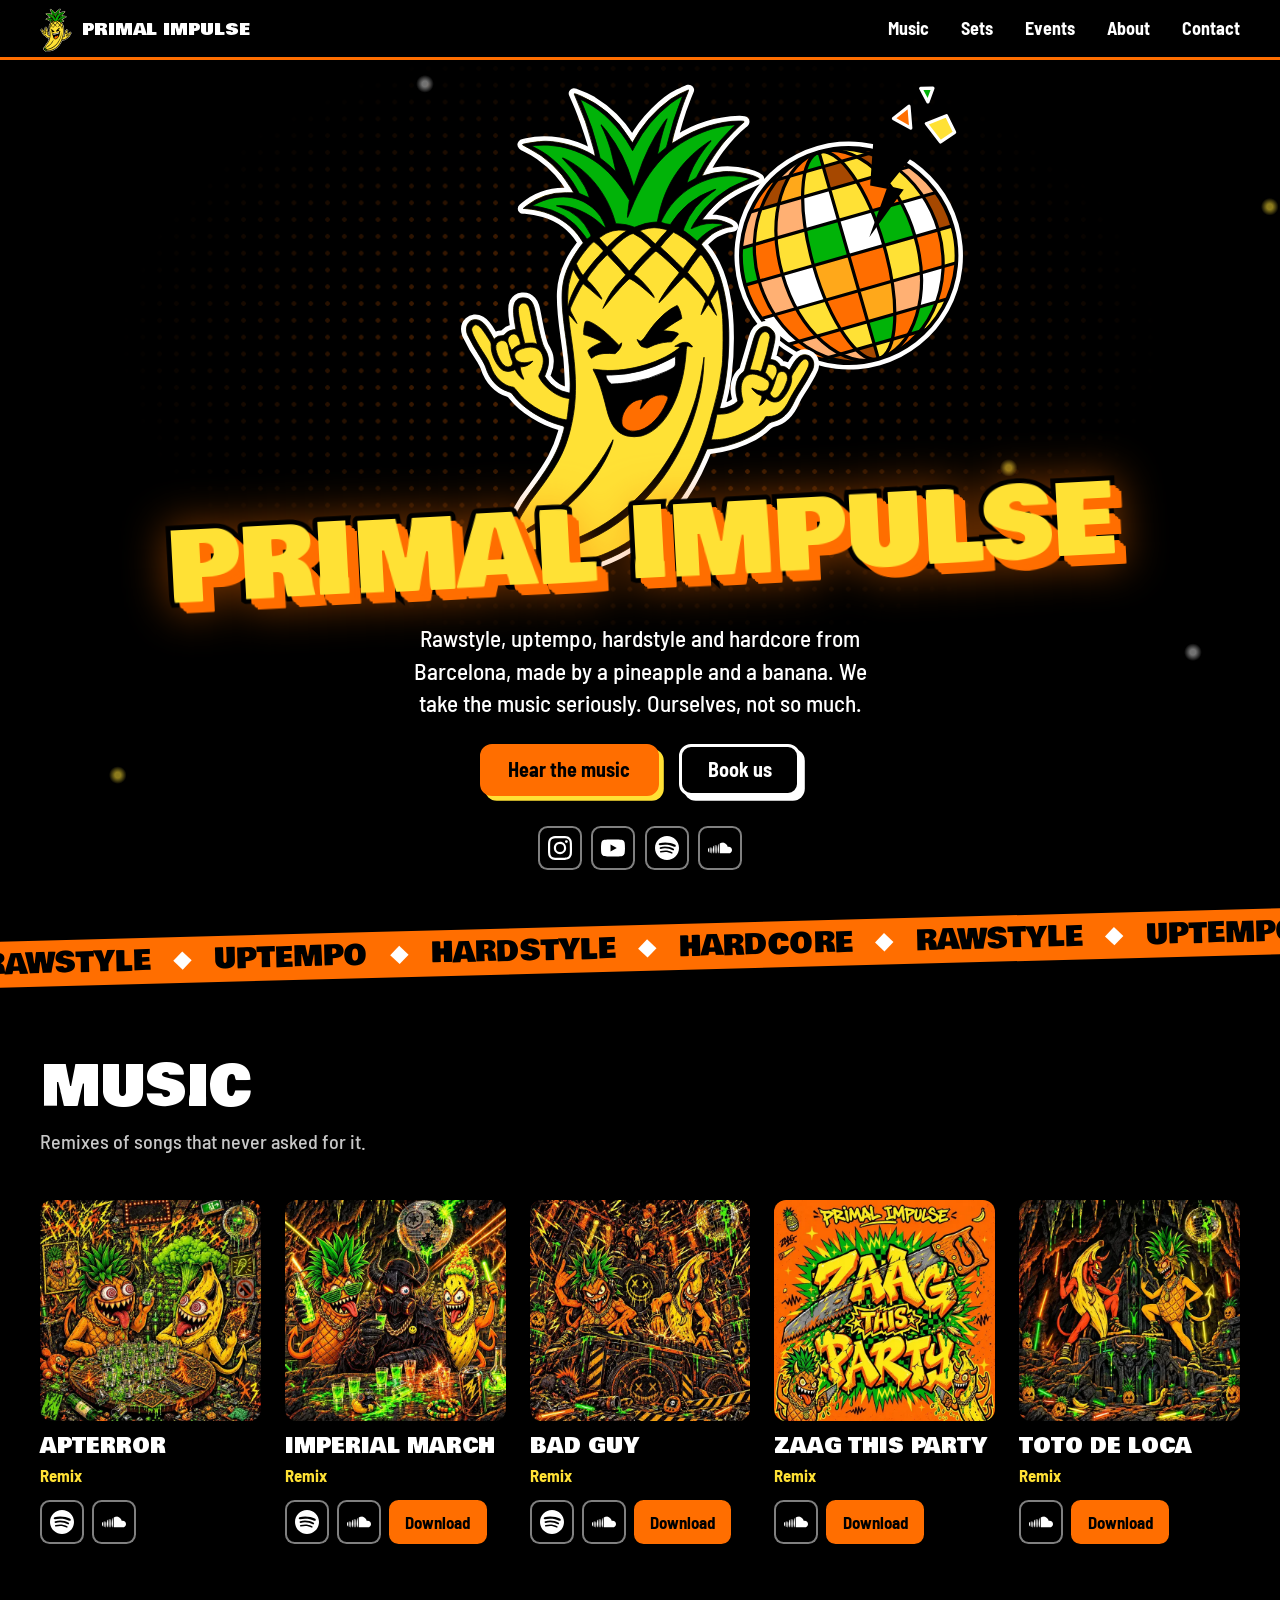
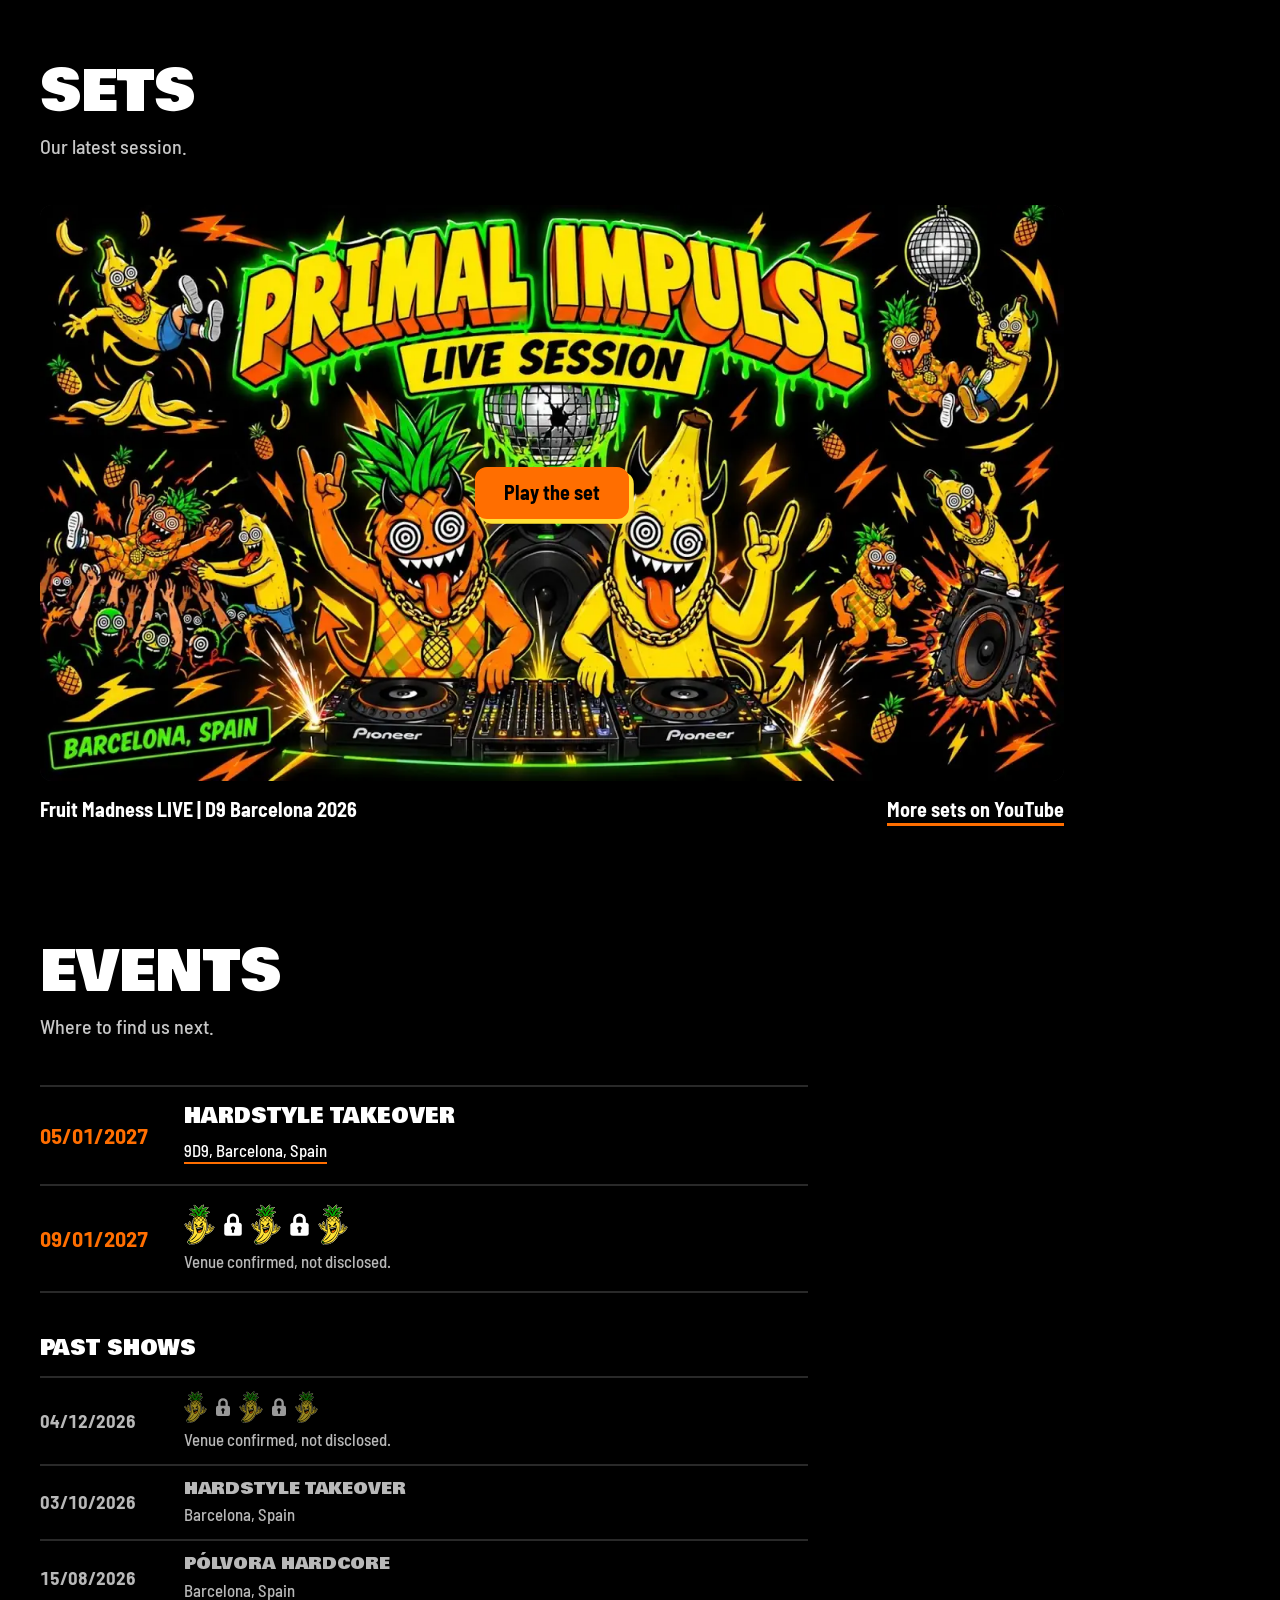
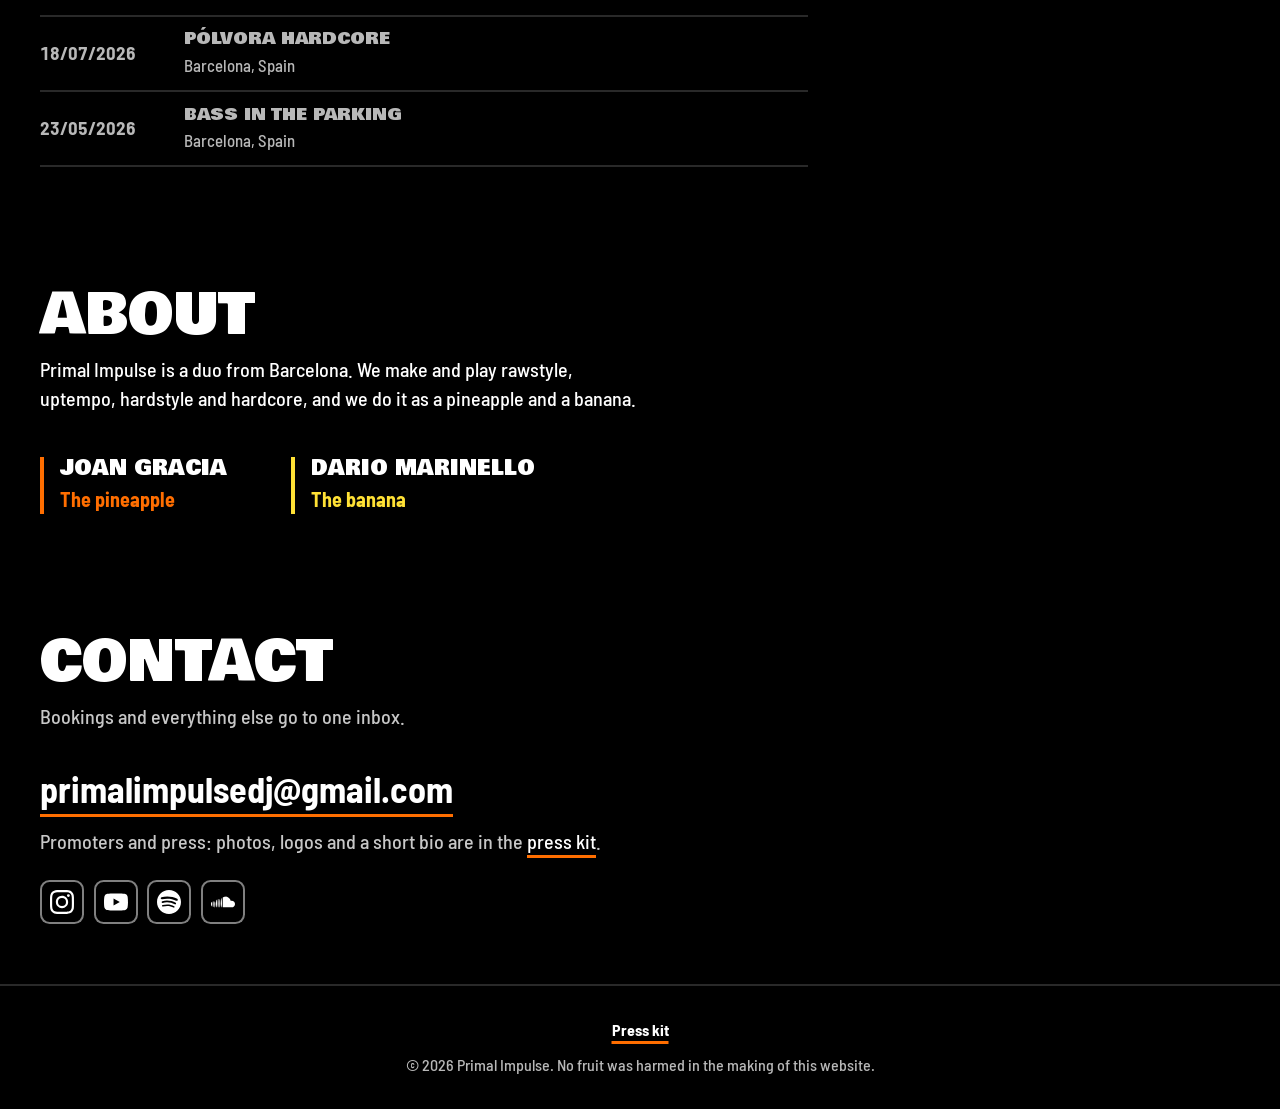
==== commit d5c92b45: "feat: add past shows, DD/MM/YYYY dates and fruit-guarded secret events - Add four 2026 past shows to" ====
--- a/index.html
+++ b/index.html
@@ -20,7 +20,7 @@
   <link rel="icon" href="assets/mascot.svg" type="image/svg+xml">
   <link rel="apple-touch-icon" href="assets/apple-touch-icon.png">
   <link rel="preload" href="assets/fonts/bowlby-one.woff2" as="font" type="font/woff2" crossorigin>
-  <link rel="stylesheet" href="css/style.css?v=10">
+  <link rel="stylesheet" href="css/style.css?v=14">
 </head>
 <body>
 
@@ -171,8 +171,8 @@
     <p>© 2026 Primal Impulse. No fruit was harmed in the making of this website.</p>
   </footer>
 
-  <script src="js/data.js?v=10"></script>
-  <script src="js/main.js?v=10"></script>
+  <script src="js/data.js?v=14"></script>
+  <script src="js/main.js?v=14"></script>
   <script data-goatcounter="https://primal-impulse.goatcounter.com/count" async src="https://gc.zgo.at/count.js"></script>
 
 </body>
--- a/css/style.css
+++ b/css/style.css
@@ -426,20 +426,20 @@
 
 .event {
   display: grid;
-  grid-template-columns: 9.5rem 1fr;
+  grid-template-columns: 8rem 1fr;
   gap: 1rem;
   align-items: center;
   padding: 1.1rem 0;
   border-top: 2px solid rgb(255 255 255 / 0.16);
 }
 
-.event__date { display: flex; align-items: baseline; gap: 0.5rem; }
-.event__day {
-  min-width: 1.3em;
+.event__date {
   color: var(--orange);
-  font: 400 2.2rem/1 var(--font-display);
-}
-.event__month { font-weight: 700; white-space: nowrap; }
+  font-weight: 700;
+  font-size: 1.35rem;
+  font-variant-numeric: tabular-nums;
+  white-space: nowrap;
+}
 
 .event__name {
   margin: 0;
@@ -447,13 +447,9 @@
   text-transform: uppercase;
   overflow-wrap: anywhere;
 }
-.event__name--secret { display: flex; flex-wrap: wrap; align-items: center; gap: 0.4rem 0.7rem; color: var(--yellow); }
-.event__redacted {
-  width: 6.5rem;
-  height: 1.1em;
-  border-radius: 0.15rem;
-  background: var(--white);
-}
+.event__name--secret { display: flex; align-items: center; gap: 0.5rem; }
+.event__guard { width: auto; height: 2.6rem; transform-origin: 50% 100%; }
+.event__lock { width: auto; height: 1.6rem; }
 .event__note { margin: 0.25rem 0 0; color: rgb(255 255 255 / 0.72); font-size: 1.05rem; }
 .event__note a {
   display: inline-block;
@@ -473,16 +469,18 @@
 }
 .events--past { margin-top: 1rem; }
 .events--past .event { padding: 0.8rem 0; }
-.events--past .event__day { color: rgb(255 255 255 / 0.72); font-size: 1.5rem; }
-.events--past .event__month,
+.events--past .event__date { font-size: 1.15rem; }
+.events--past .event__date,
 .events--past .event__name { color: rgb(255 255 255 / 0.72); }
 .events--past .event__name { font-size: 1.05rem; }
-.events--past .event__redacted { background: rgb(255 255 255 / 0.5); }
+.events--past .event__name--secret img { opacity: 0.6; }
+.events--past .event__guard { height: 2rem; }
+.events--past .event__lock { height: 1.25rem; }
 
 @media (max-width: 40rem) {
-  .event { grid-template-columns: 4.75rem 1fr; }
-  .event__date { flex-direction: column; gap: 0.15rem; }
-  .event__month { font-size: 1rem; }
+  .event { grid-template-columns: 6rem 1fr; }
+  .event__date,
+  .events--past .event__date { font-size: 1.1rem; }
 }
 
 /* ---------- About ---------- */
@@ -700,7 +698,9 @@
 
   .lost__mascot { animation: dangle calc(var(--beat) * 4) ease-in-out infinite alternate; }
 
-  .event:hover .event__redacted { animation: nope var(--beat); }
+  /* The mascots guarding a secret show nod, the middle one a beat behind; the locks stay put */
+  .event:hover .event__guard { animation: nod calc(var(--beat) * 2) ease-in-out infinite; }
+  .event:hover .event__guard:nth-child(3) { animation-delay: var(--beat); }
 
   @media (hover: hover) {
     .track__cover { transition: transform 0.12s, box-shadow 0.12s; }
@@ -740,9 +740,9 @@
 @keyframes ticker   { to { transform: translateX(-100%); } }
 @keyframes dangle   { from { rotate: -7deg; } to { rotate: 7deg; } }
 @keyframes progress { from { transform: scaleX(0); } }
-@keyframes nope {
-  25%, 75% { transform: translateX(-0.2rem); }
-  50%      { transform: translateX(0.2rem); }
+@keyframes nod {
+  0%, 100% { transform: none; }
+  50%      { transform: translateY(4%) rotate(-6deg) scaleY(0.95); }
 }
 
 @media (prefers-reduced-motion: reduce) {
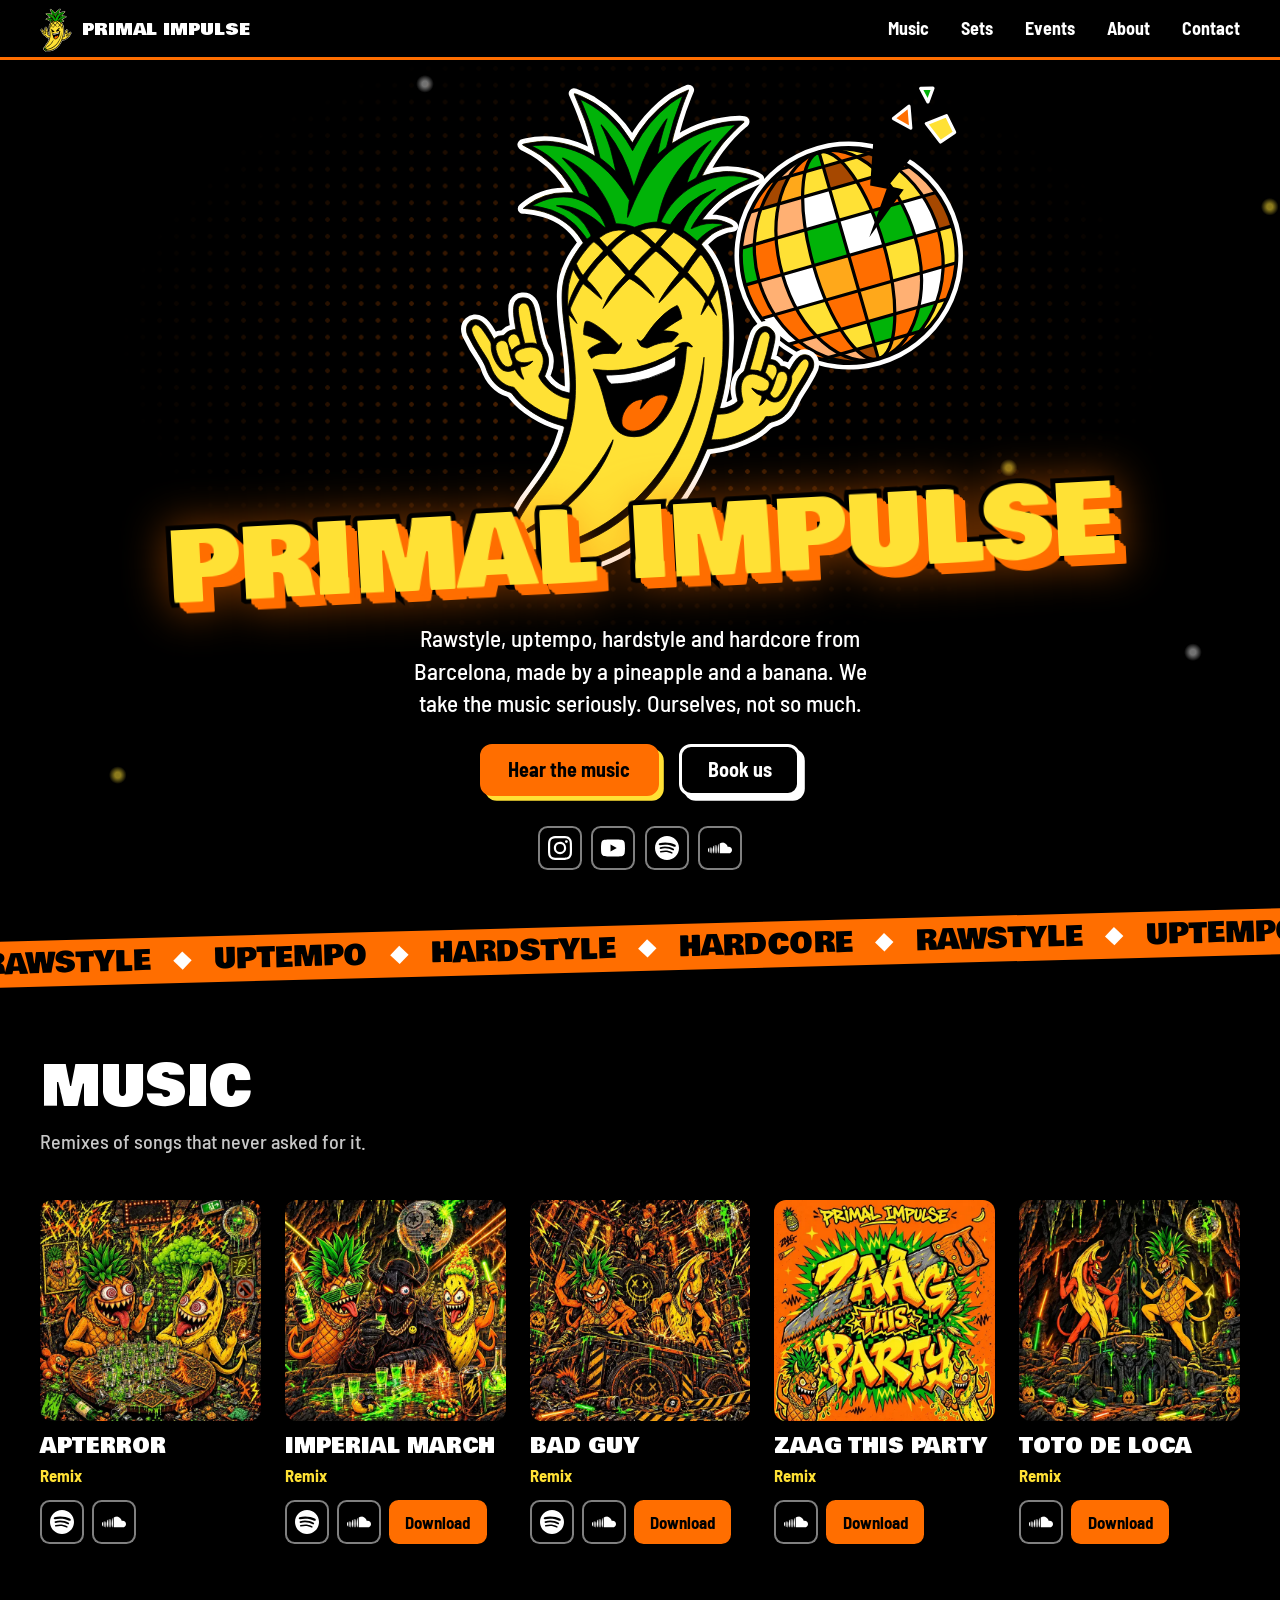
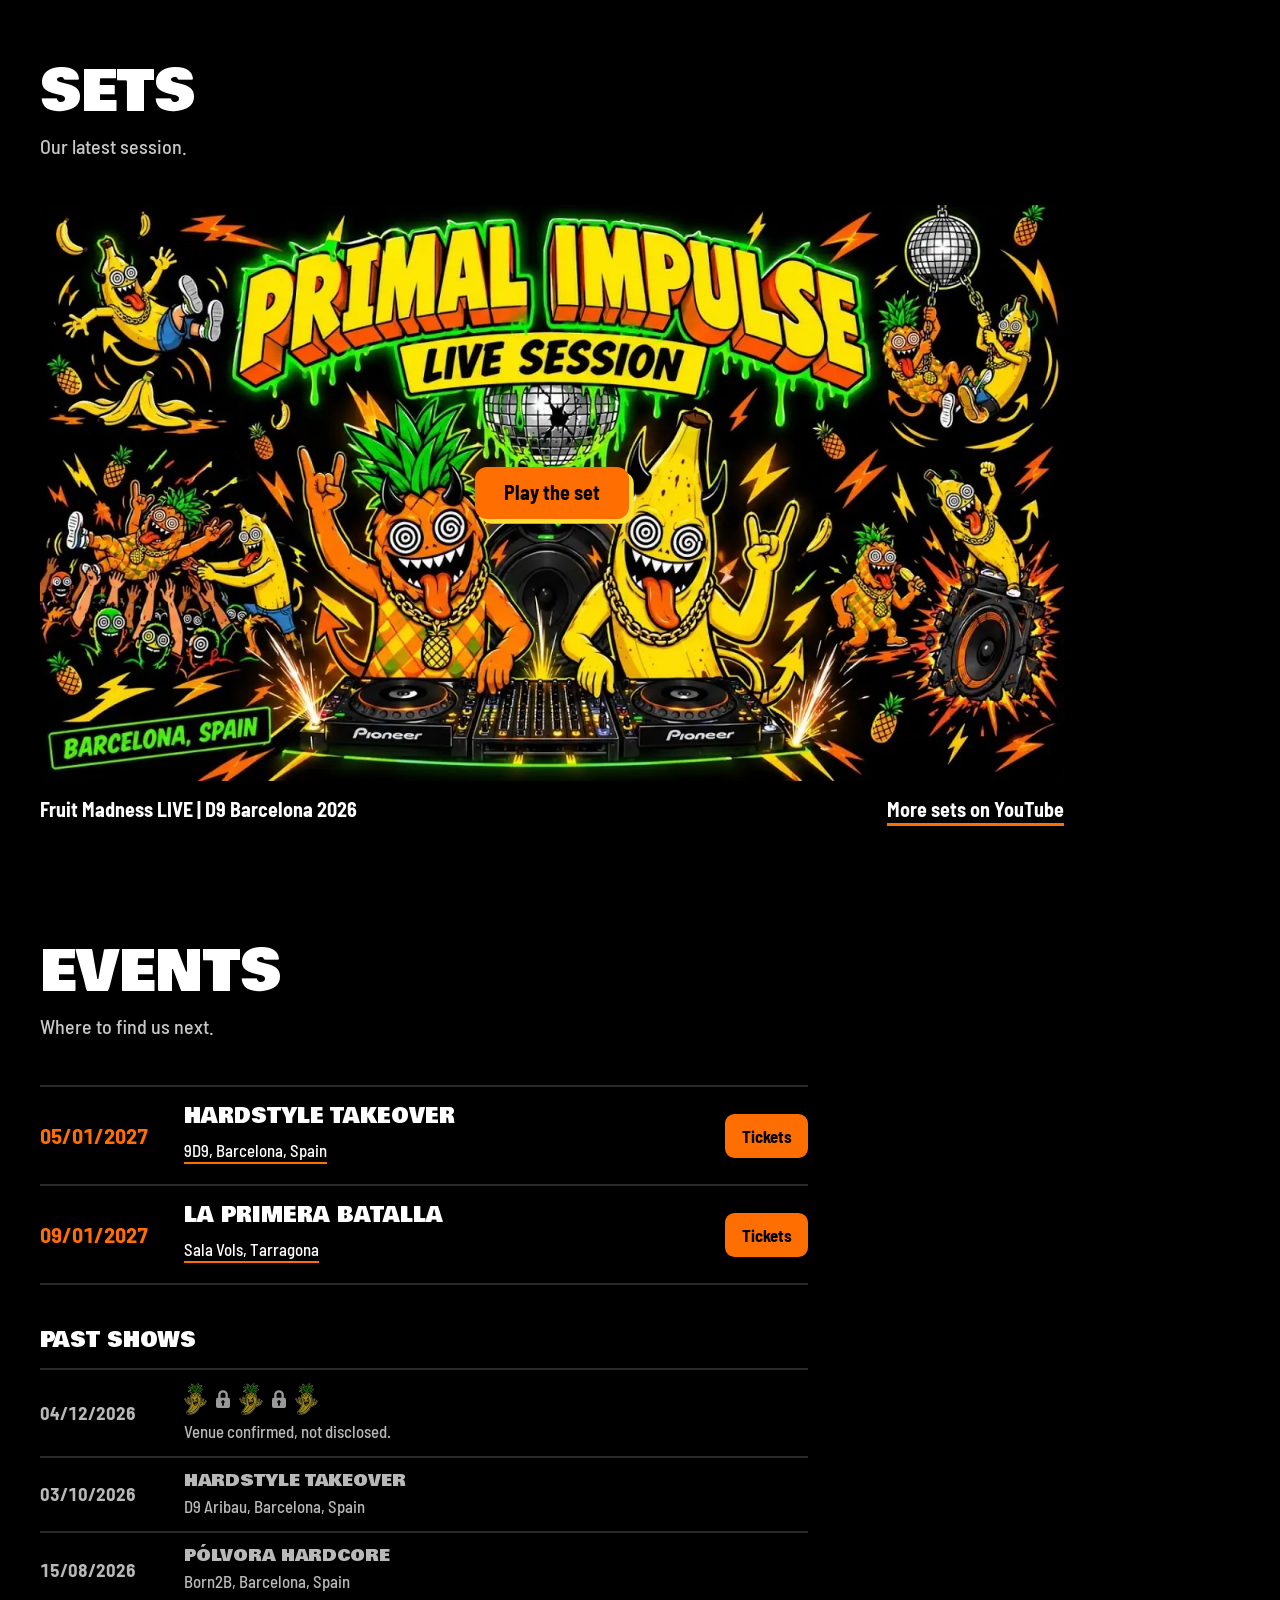
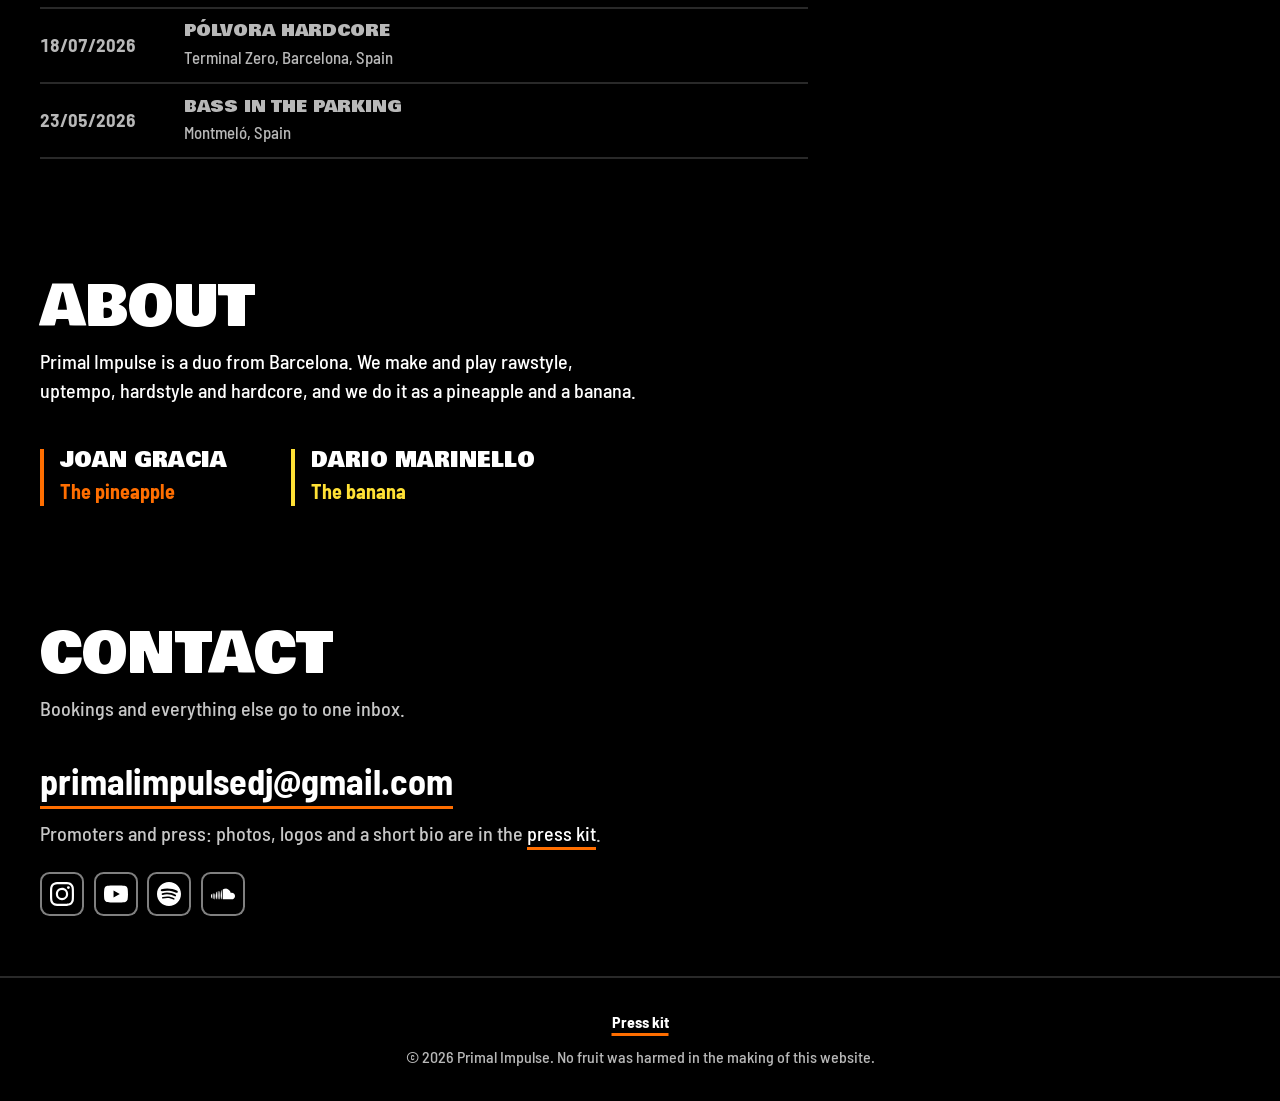
==== commit f2f71dd7: "feat: add La Primera Batalla, ticket buttons and past show venues Add the 09/01/2027 show at Sala Vo" ====
--- a/index.html
+++ b/index.html
@@ -20,7 +20,7 @@
   <link rel="icon" href="assets/mascot.svg" type="image/svg+xml">
   <link rel="apple-touch-icon" href="assets/apple-touch-icon.png">
   <link rel="preload" href="assets/fonts/bowlby-one.woff2" as="font" type="font/woff2" crossorigin>
-  <link rel="stylesheet" href="css/style.css?v=14">
+  <link rel="stylesheet" href="css/style.css?v=18">
 </head>
 <body>
 
@@ -171,8 +171,8 @@
     <p>© 2026 Primal Impulse. No fruit was harmed in the making of this website.</p>
   </footer>
 
-  <script src="js/data.js?v=14"></script>
-  <script src="js/main.js?v=14"></script>
+  <script src="js/data.js?v=18"></script>
+  <script src="js/main.js?v=18"></script>
   <script data-goatcounter="https://primal-impulse.goatcounter.com/count" async src="https://gc.zgo.at/count.js"></script>
 
 </body>
--- a/css/style.css
+++ b/css/style.css
@@ -426,7 +426,7 @@
 
 .event {
   display: grid;
-  grid-template-columns: 8rem 1fr;
+  grid-template-columns: 8rem 1fr auto;
   gap: 1rem;
   align-items: center;
   padding: 1.1rem 0;
@@ -460,6 +460,8 @@
 }
 .event__note a:hover { color: var(--yellow); }
 
+.event__tickets { justify-self: end; }
+
 .events__empty { max-width: 38rem; margin: clamp(1.75rem, 4vw, 2.75rem) 0 0; }
 
 .events__past-title {
@@ -479,6 +481,7 @@
 
 @media (max-width: 40rem) {
   .event { grid-template-columns: 6rem 1fr; }
+  .event__tickets { grid-column: 2; justify-self: start; margin-top: -0.35rem; }
   .event__date,
   .events--past .event__date { font-size: 1.1rem; }
 }
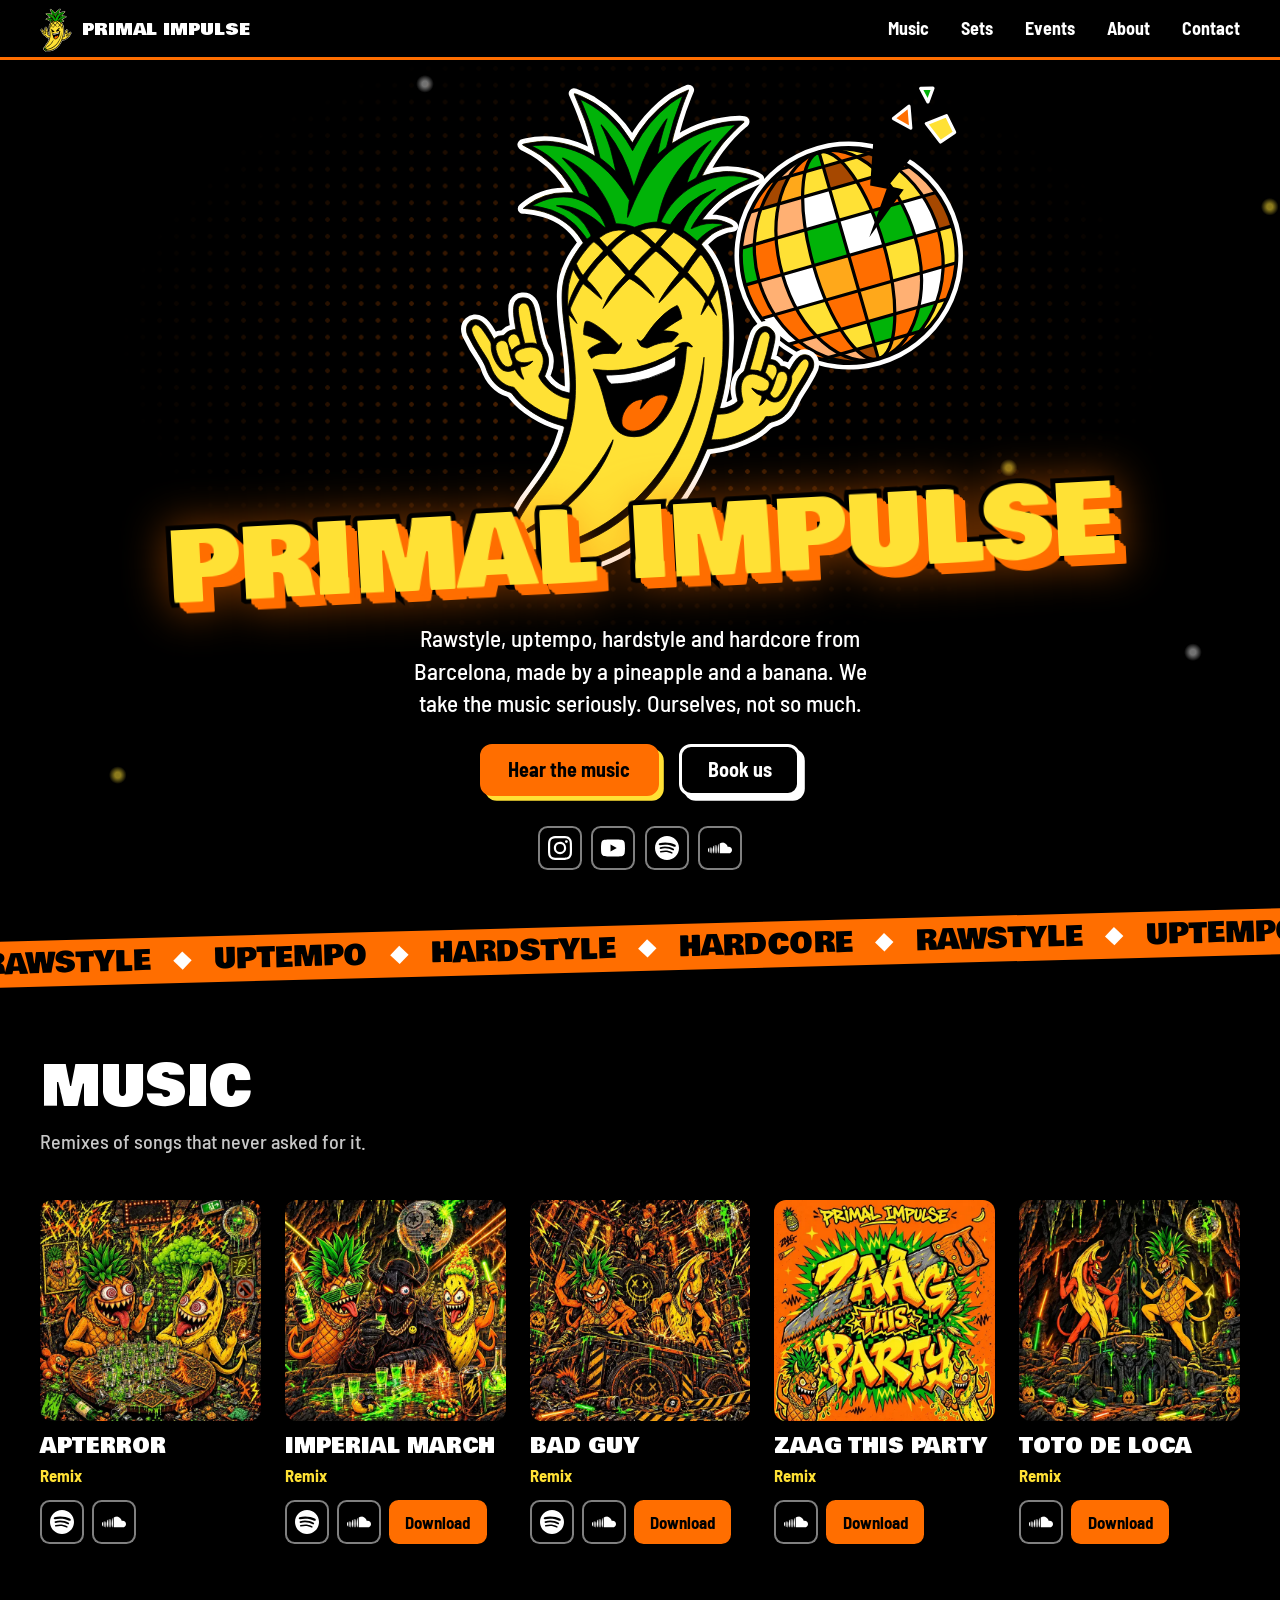
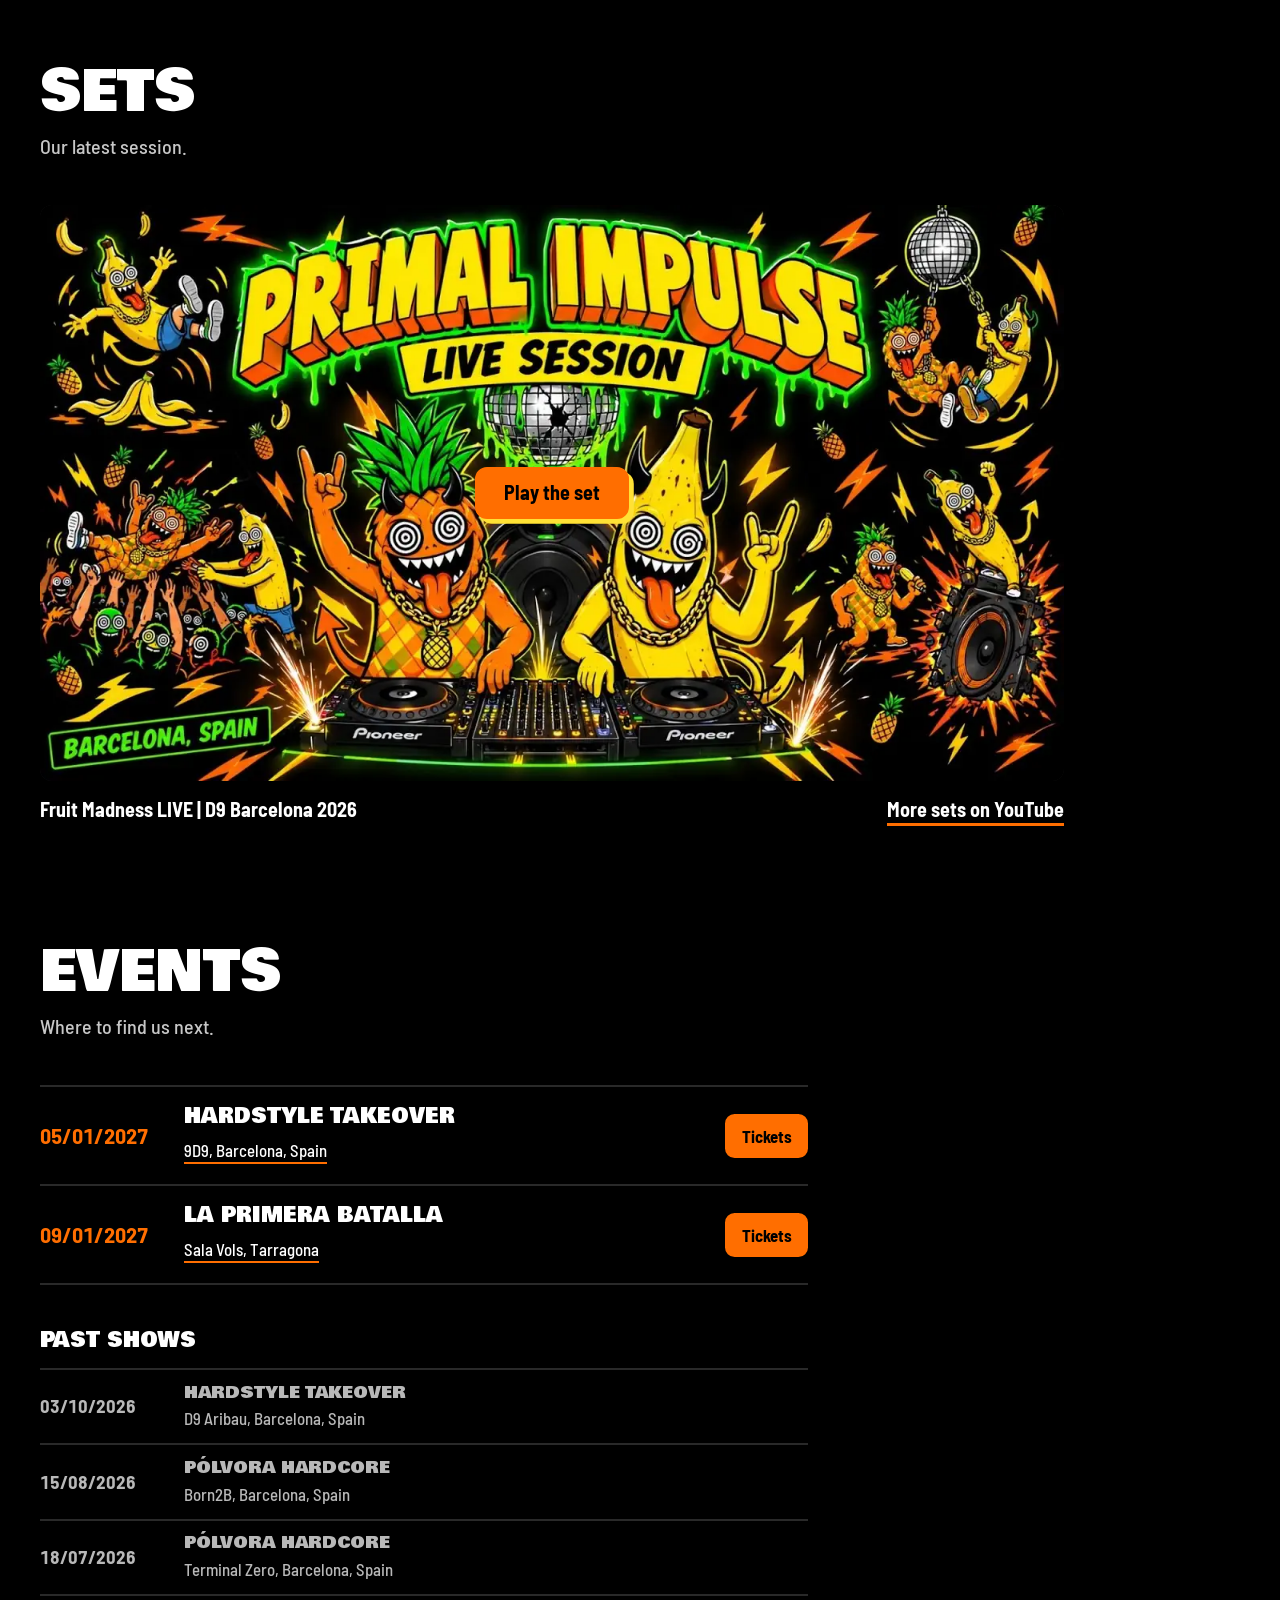
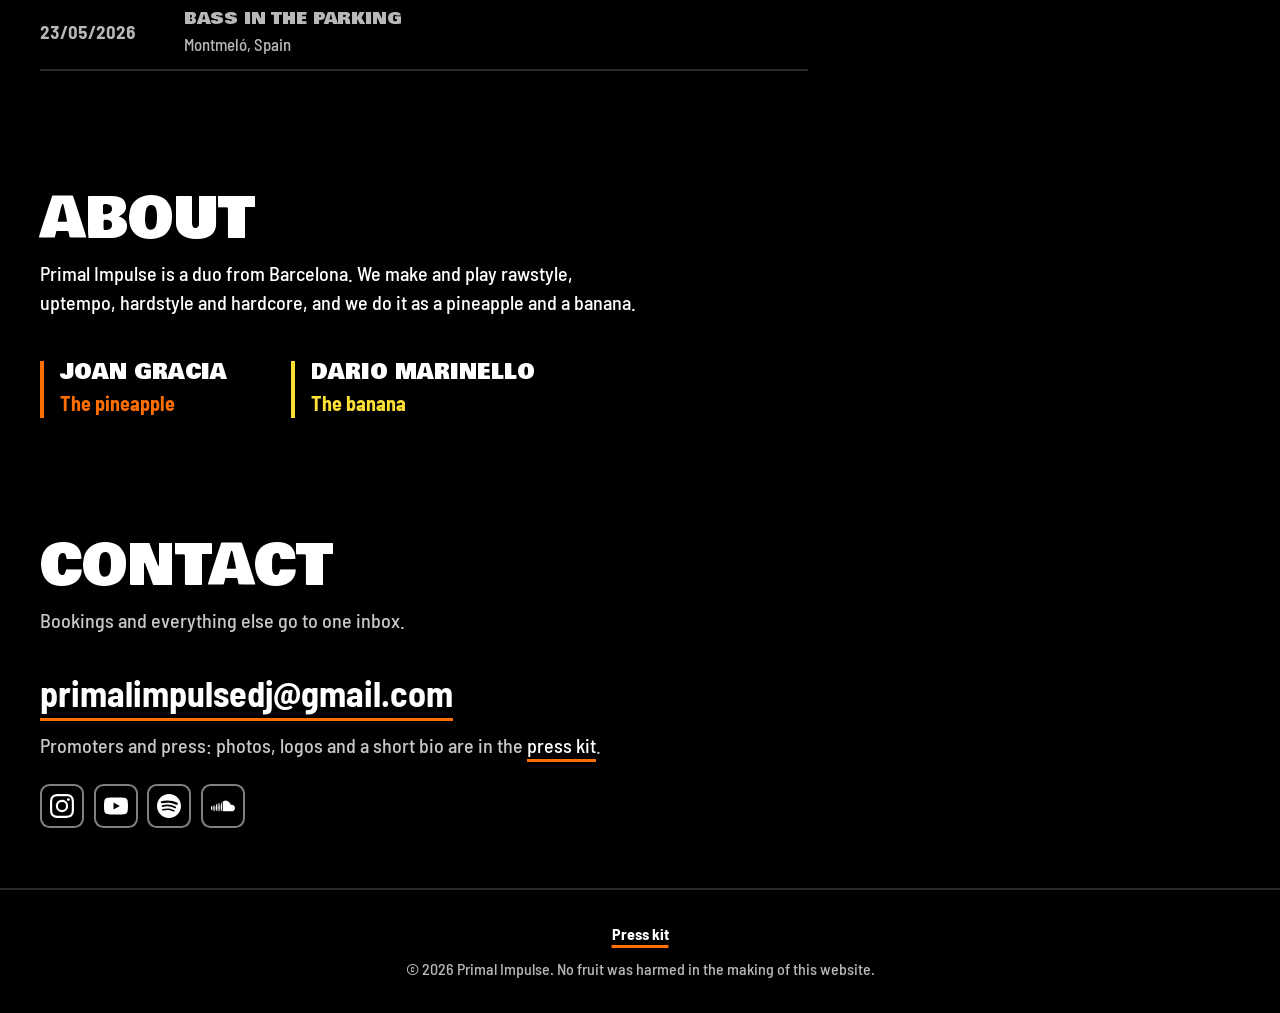
==== commit cca1f82c: "feat: remove cancelled 04/12/2026 event Co-Authored-By: Claude Opus 5.5 <noreply@anthropic.com>" ====
--- a/index.html
+++ b/index.html
@@ -20,7 +20,7 @@
   <link rel="icon" href="assets/mascot.svg" type="image/svg+xml">
   <link rel="apple-touch-icon" href="assets/apple-touch-icon.png">
   <link rel="preload" href="assets/fonts/bowlby-one.woff2" as="font" type="font/woff2" crossorigin>
-  <link rel="stylesheet" href="css/style.css?v=18">
+  <link rel="stylesheet" href="css/style.css?v=19">
 </head>
 <body>
 
@@ -171,8 +171,8 @@
     <p>© 2026 Primal Impulse. No fruit was harmed in the making of this website.</p>
   </footer>
 
-  <script src="js/data.js?v=18"></script>
-  <script src="js/main.js?v=18"></script>
+  <script src="js/data.js?v=19"></script>
+  <script src="js/main.js?v=19"></script>
   <script data-goatcounter="https://primal-impulse.goatcounter.com/count" async src="https://gc.zgo.at/count.js"></script>
 
 </body>
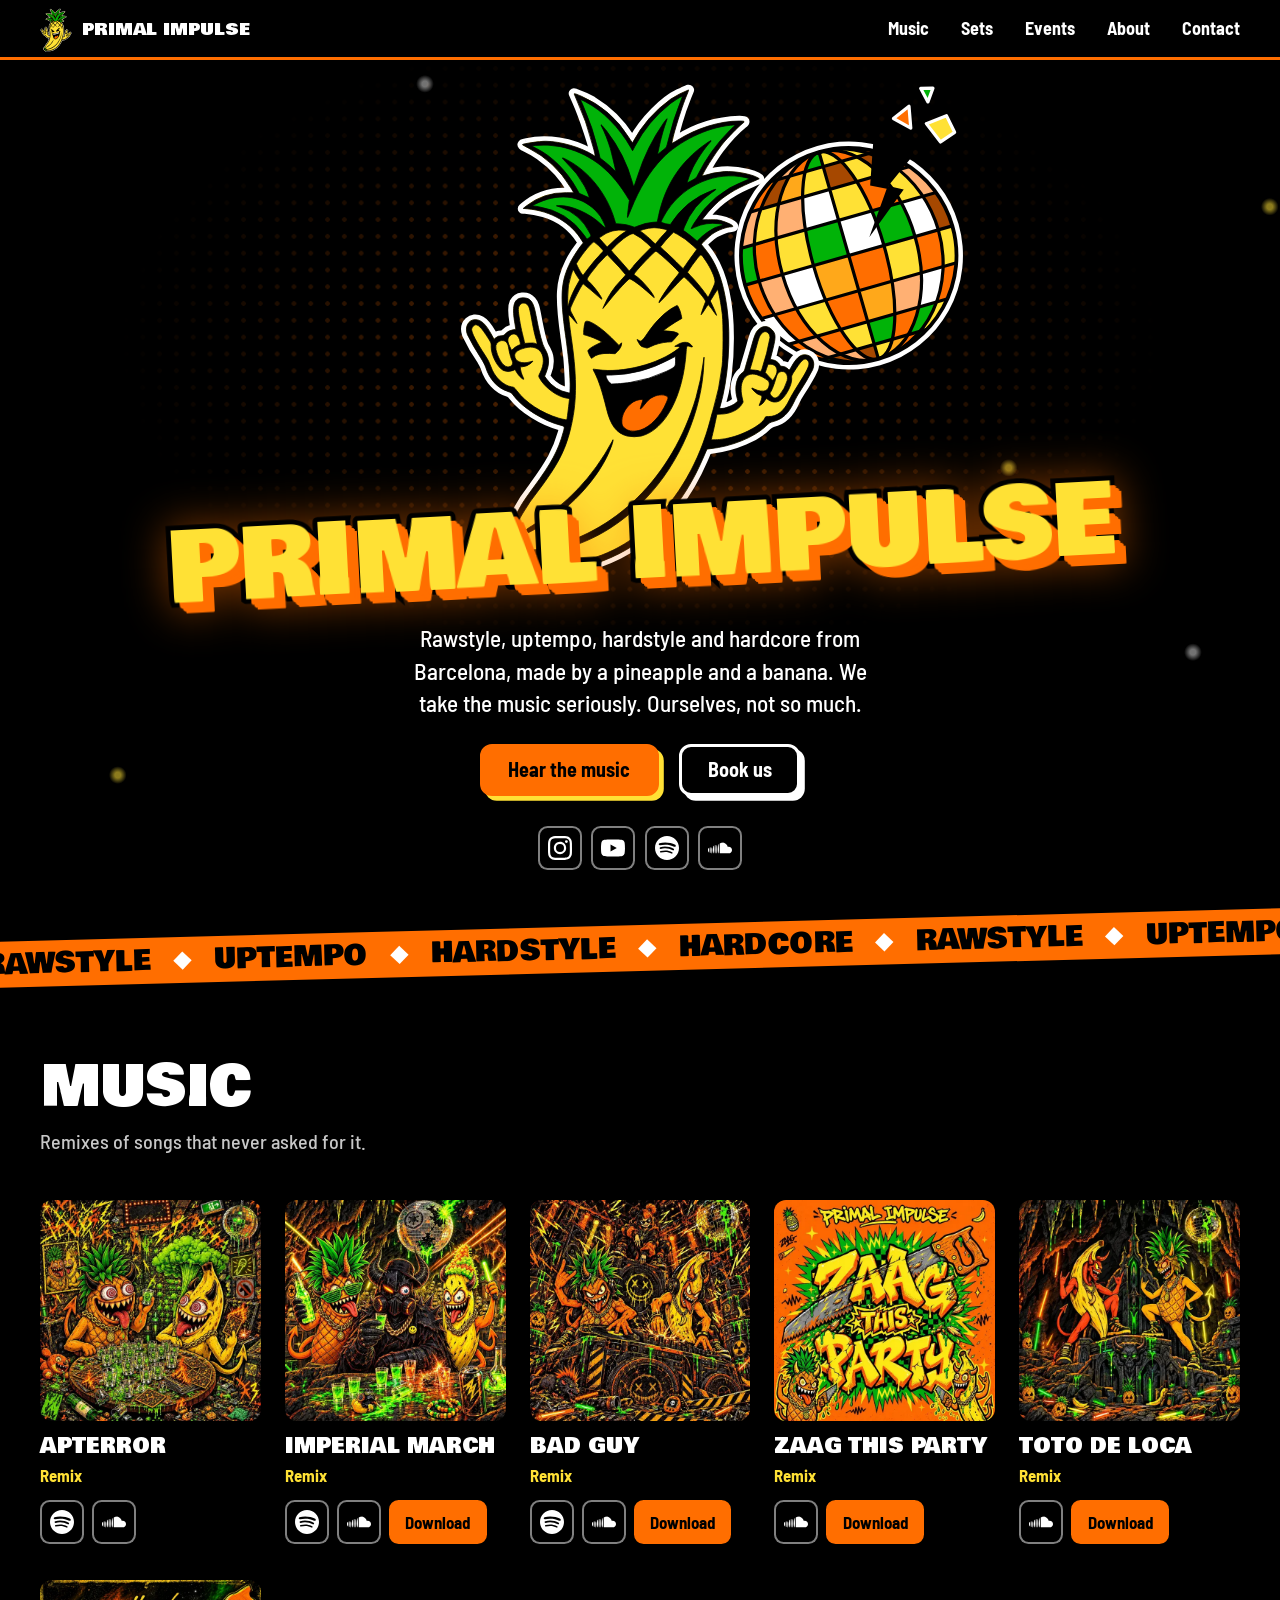
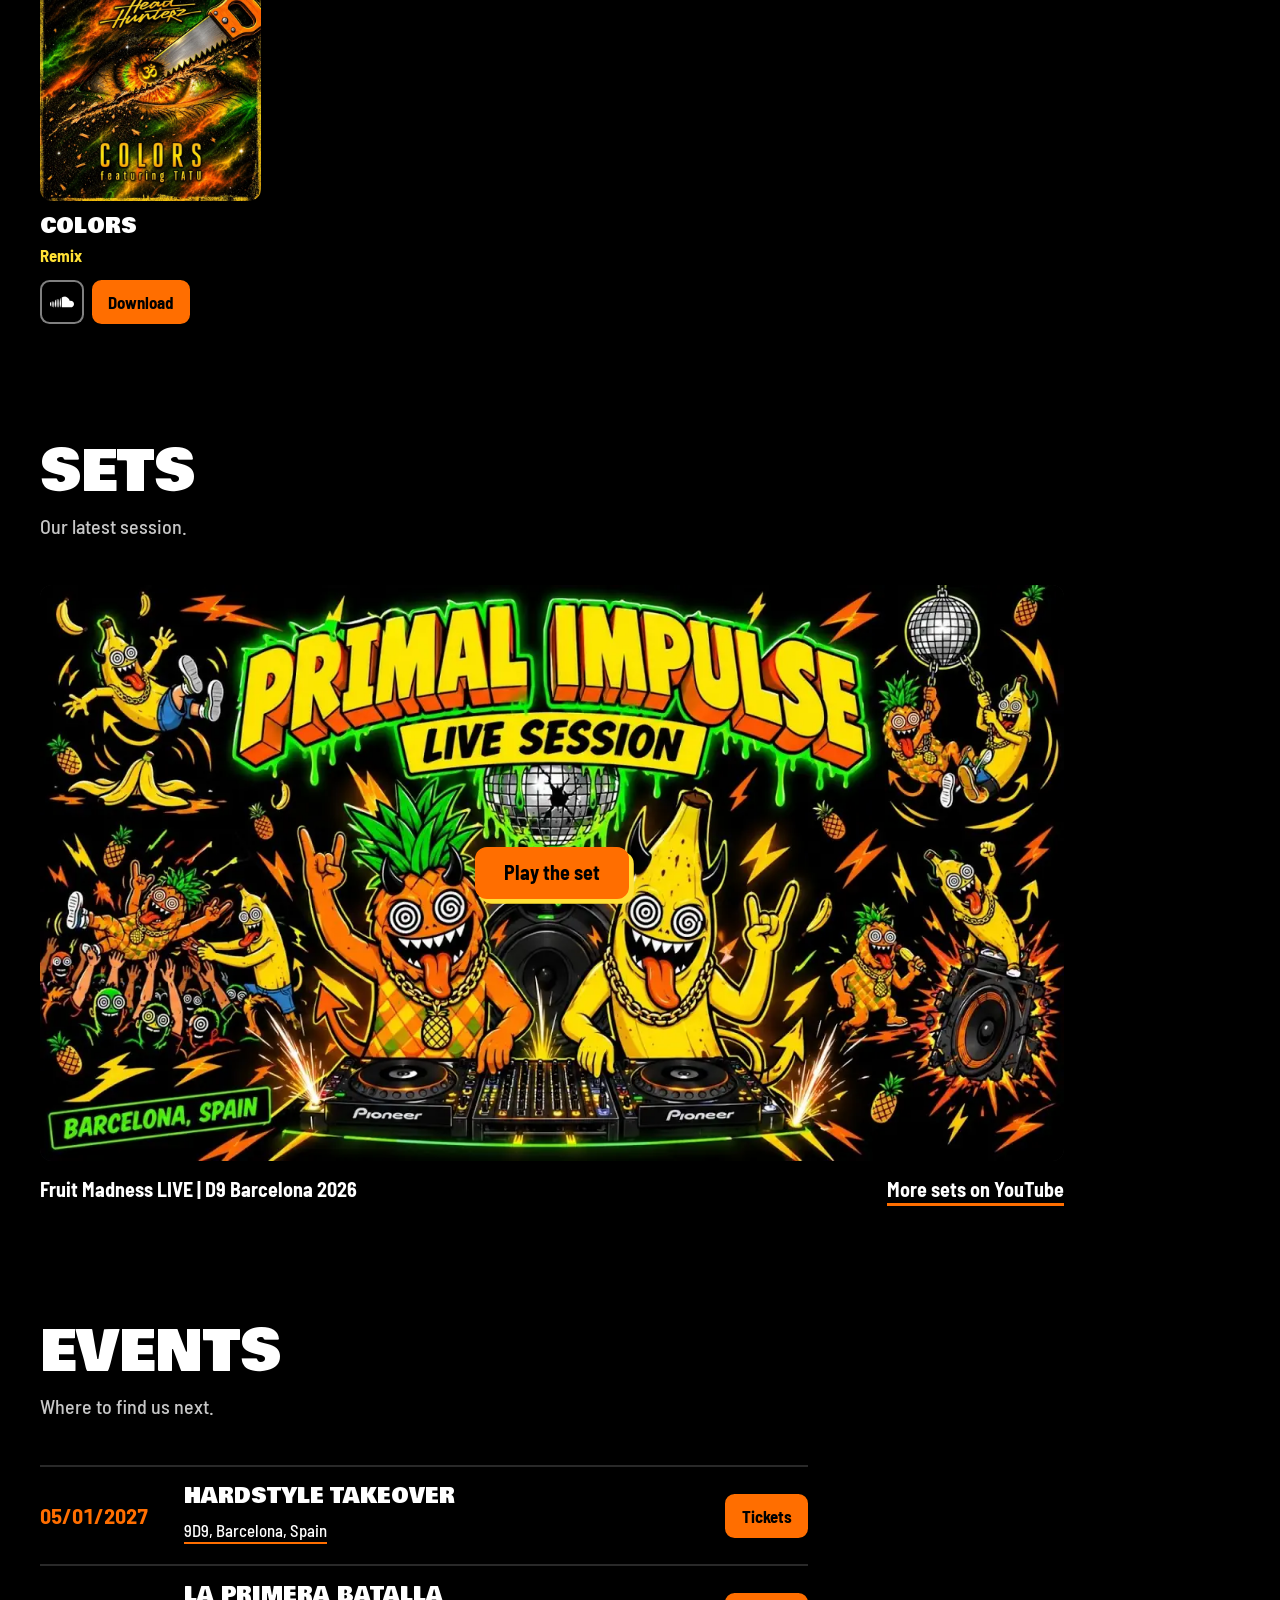
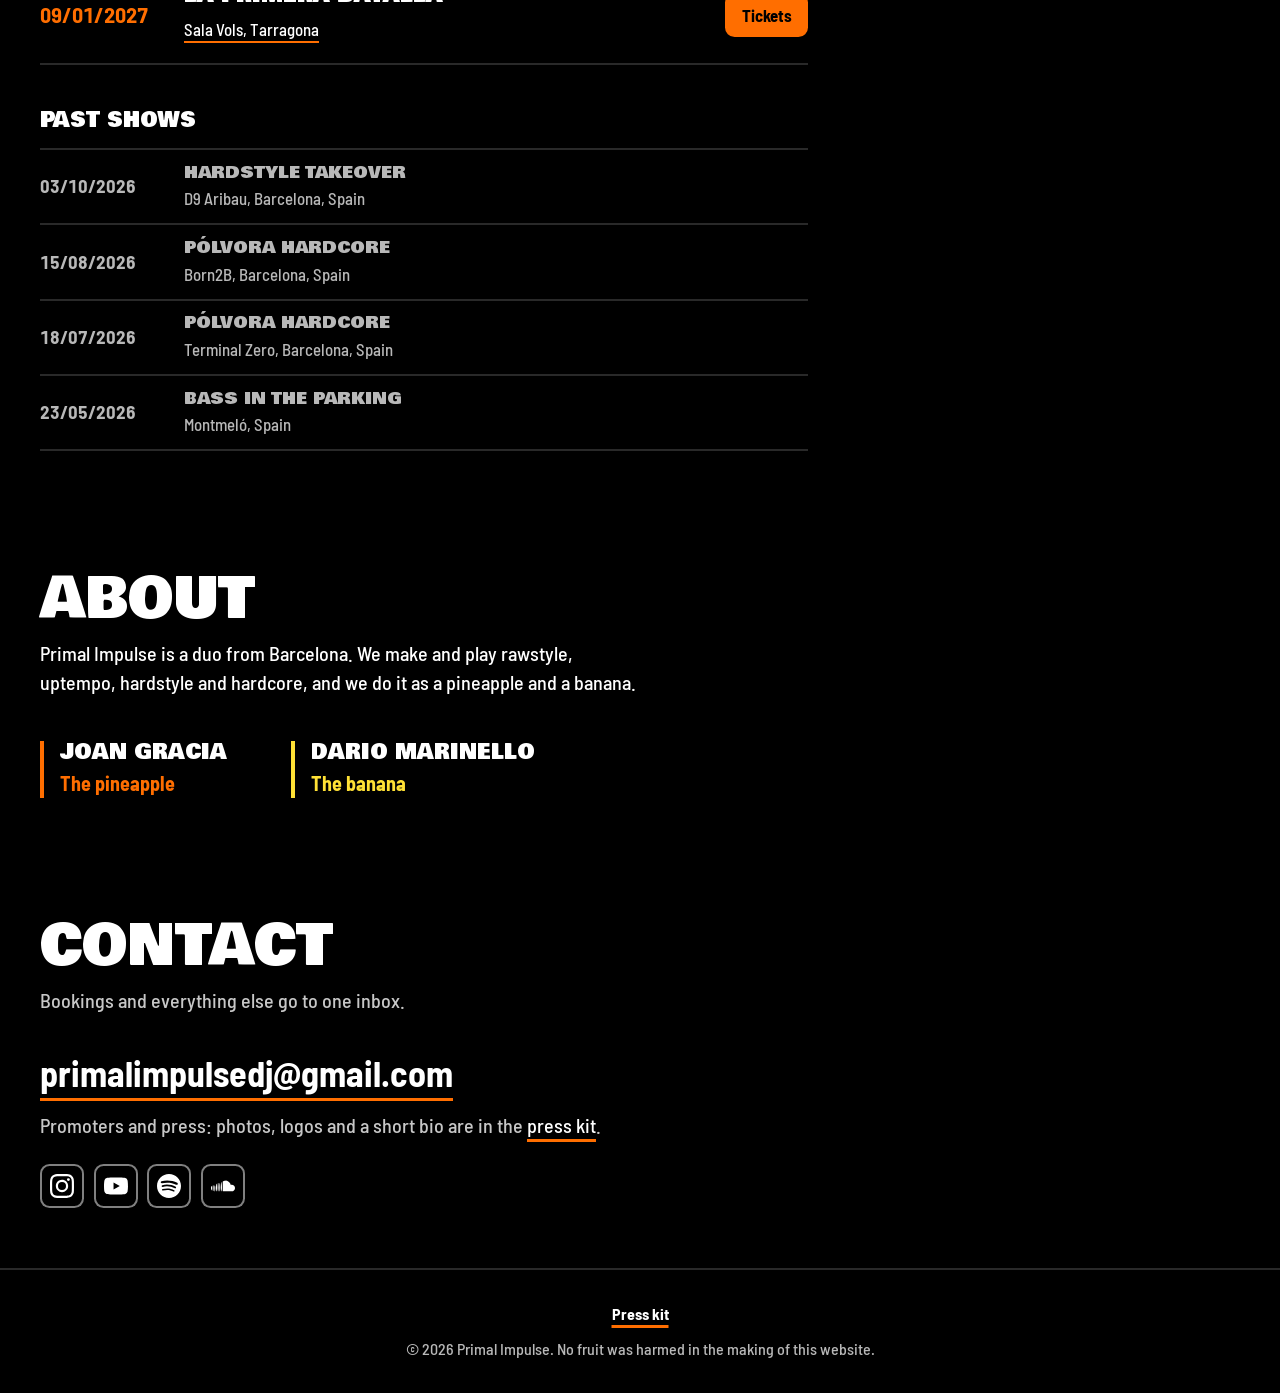
==== commit fdece9c7: "feat: add Colors (Extended Kick Edit) Co-Authored-By: Claude Opus 5.5 <noreply@anthropic.com>" ====
--- a/index.html
+++ b/index.html
@@ -20,7 +20,7 @@
   <link rel="icon" href="assets/mascot.svg" type="image/svg+xml">
   <link rel="apple-touch-icon" href="assets/apple-touch-icon.png">
   <link rel="preload" href="assets/fonts/bowlby-one.woff2" as="font" type="font/woff2" crossorigin>
-  <link rel="stylesheet" href="css/style.css?v=19">
+  <link rel="stylesheet" href="css/style.css?v=20">
 </head>
 <body>
 
@@ -171,8 +171,8 @@
     <p>© 2026 Primal Impulse. No fruit was harmed in the making of this website.</p>
   </footer>
 
-  <script src="js/data.js?v=19"></script>
-  <script src="js/main.js?v=19"></script>
+  <script src="js/data.js?v=20"></script>
+  <script src="js/main.js?v=20"></script>
   <script data-goatcounter="https://primal-impulse.goatcounter.com/count" async src="https://gc.zgo.at/count.js"></script>
 
 </body>
